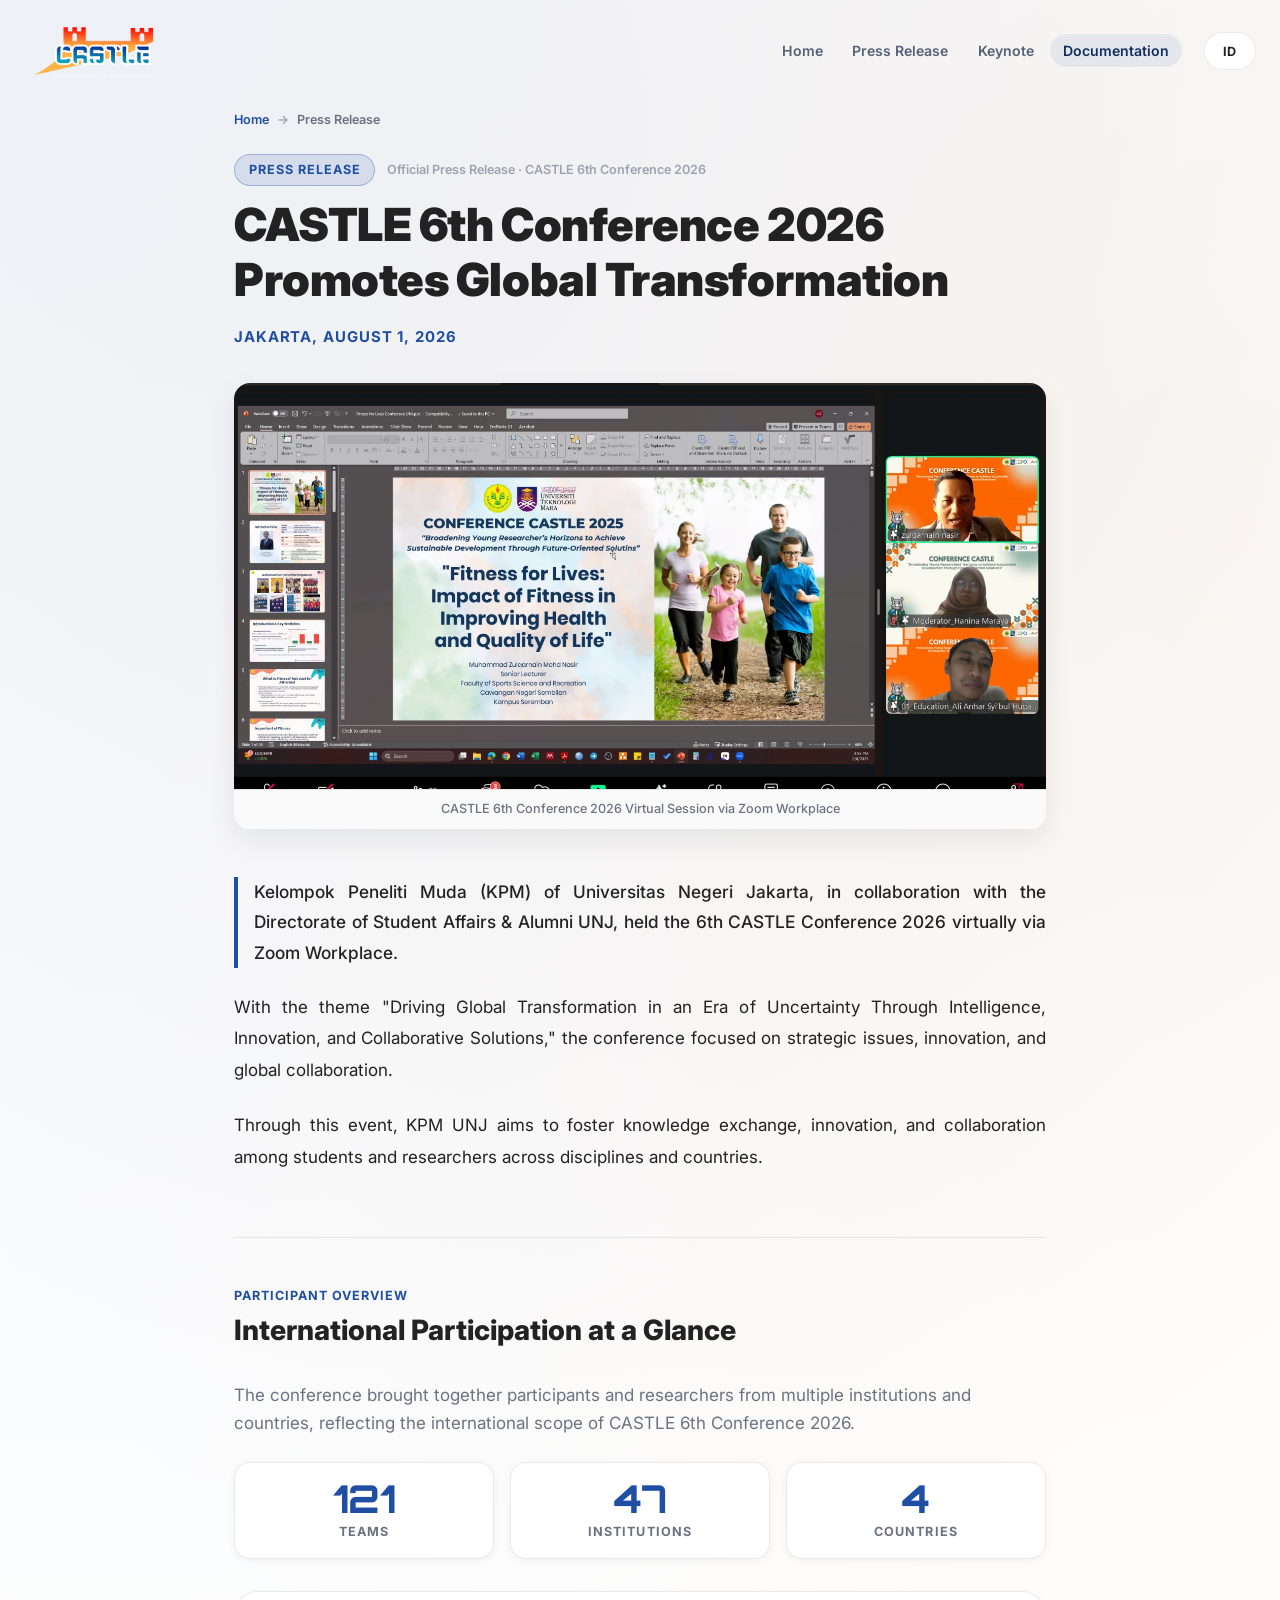
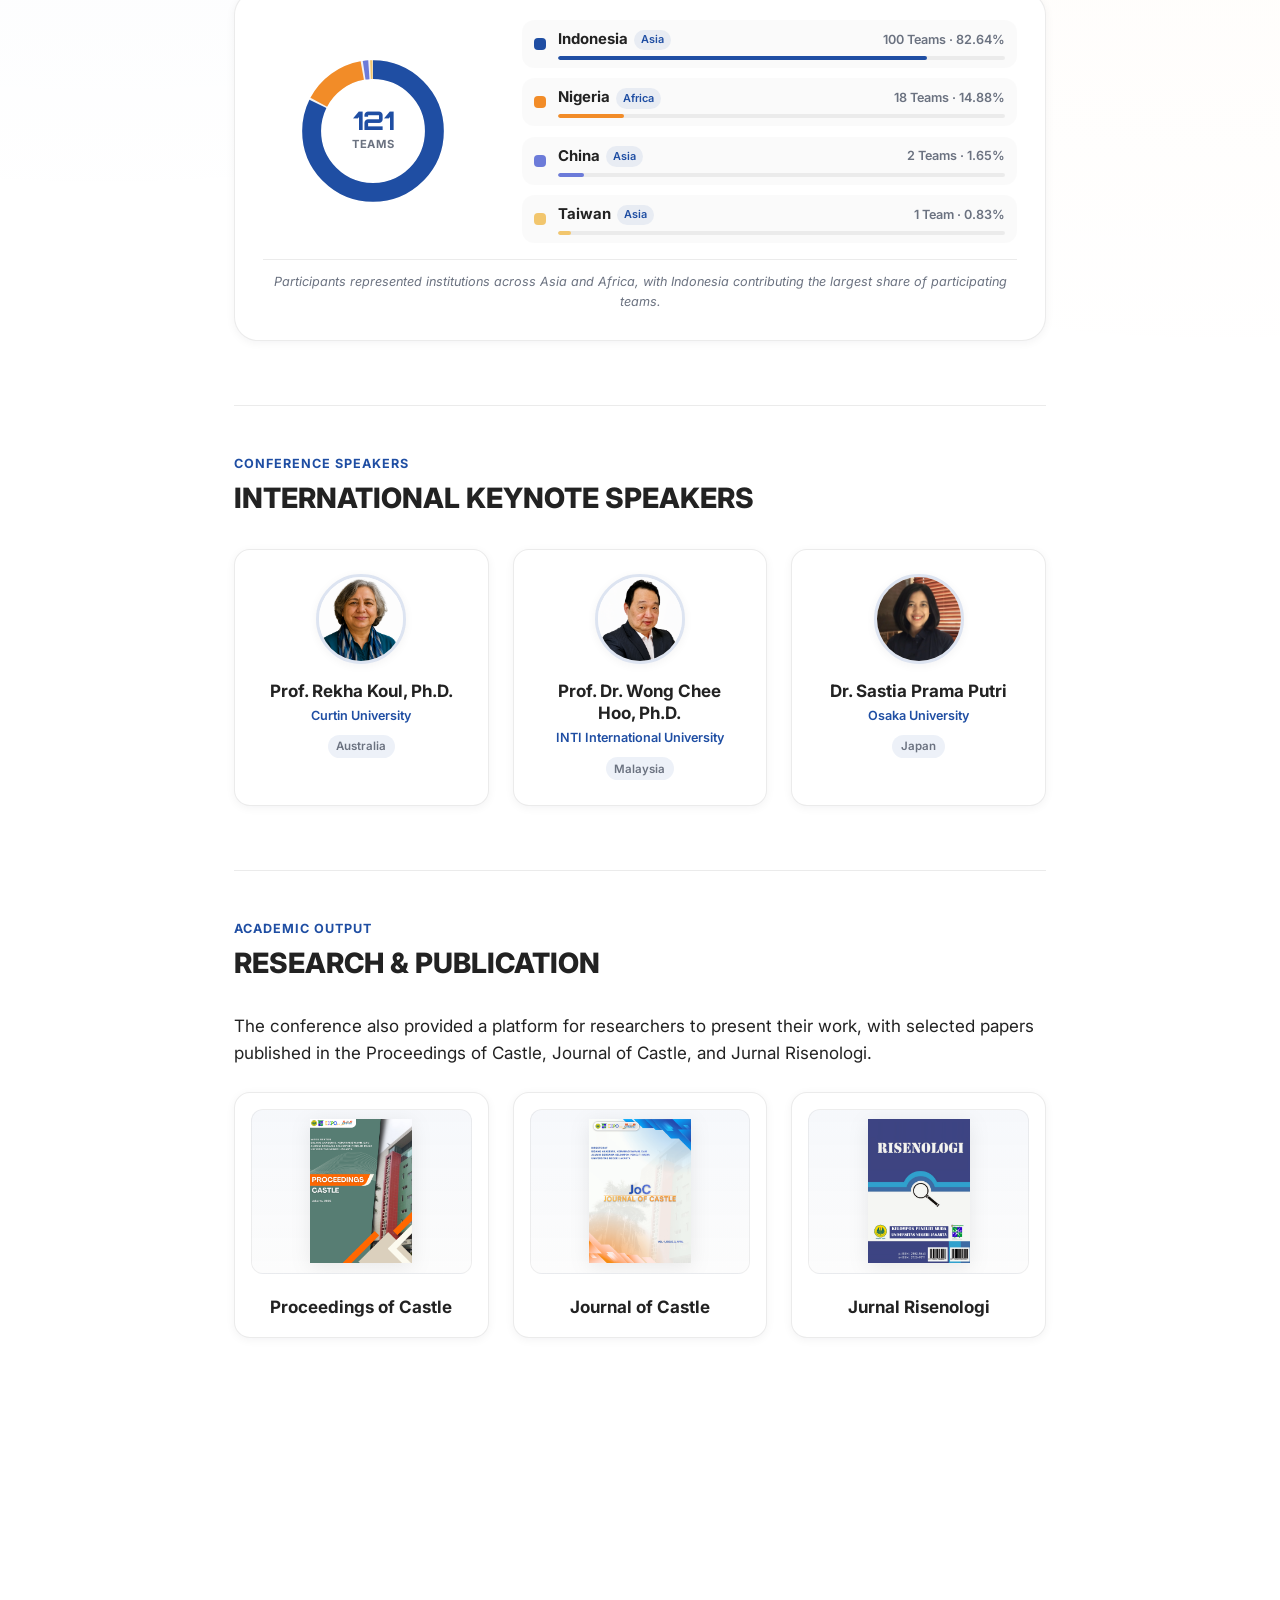
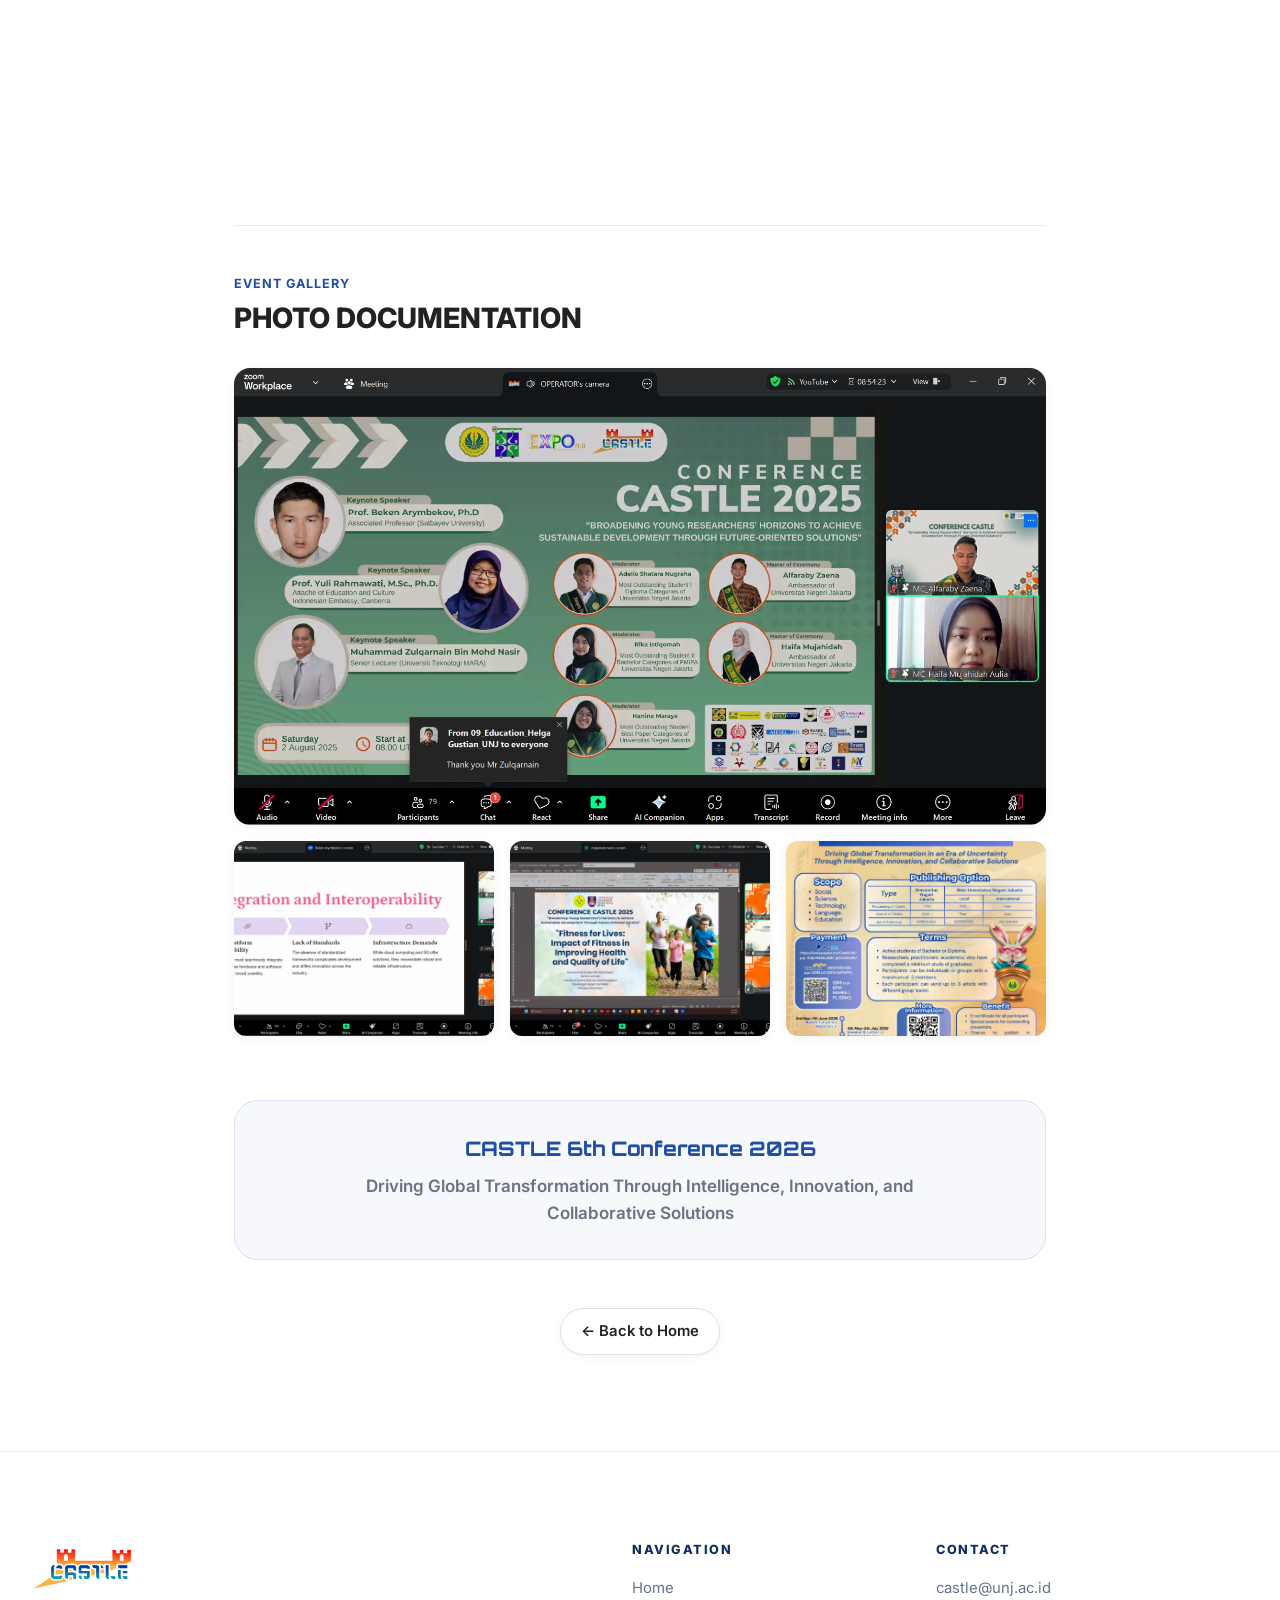
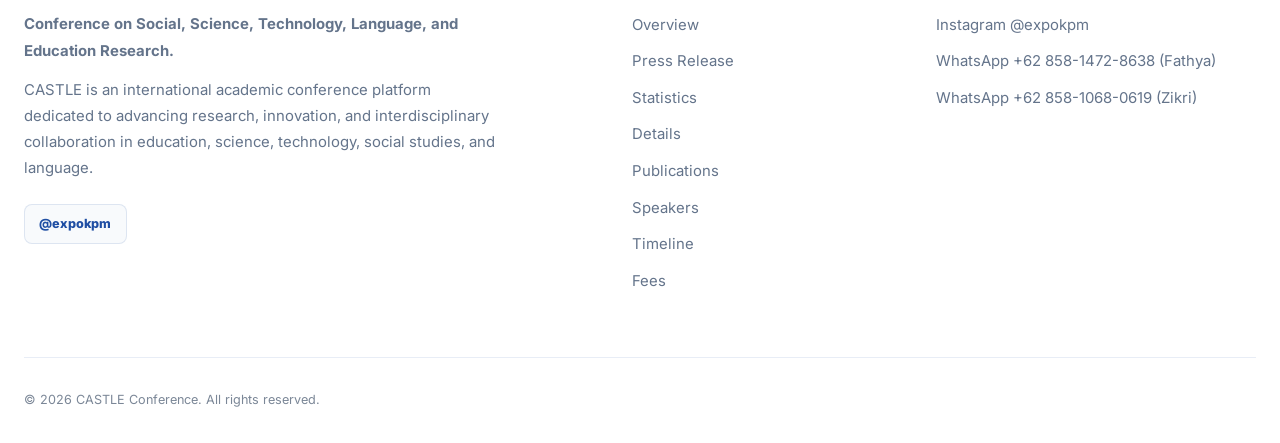
==== press-release.html @ dbf9ceed "press-release" ====
<!DOCTYPE html>
<html lang="en">
<head>
  <meta charset="UTF-8" />
  <meta name="viewport" content="width=device-width, initial-scale=1.0" />
  <meta name="description" content="Official Press Release for CASTLE 6th Conference 2026 - Driving Global Transformation in an Era of Uncertainty Through Intelligence, Innovation, and Collaborative Solutions." data-id="Siaran Pers Resmi CASTLE 6th Conference 2026 - Mendorong Transformasi Global di Era Ketidakpastian melalui Kecerdasan, Inovasi, dan Solusi Kolaboratif." data-en="Official Press Release for CASTLE 6th Conference 2026 - Driving Global Transformation in an Era of Uncertainty Through Intelligence, Innovation, and Collaborative Solutions." />
  <title data-id="Siaran Pers Resmi — CASTLE 2026" data-en="Official Press Release — CASTLE 2026">Official Press Release — CASTLE 2026</title>
  <link rel="stylesheet" href="assets/css/style.css" />
  <link rel="stylesheet" href="assets/css/press-release.css" />
  <!-- Google Fonts: Inter & Orbitron -->
  <link rel="preconnect" href="https://fonts.googleapis.com" />
  <link rel="preconnect" href="https://fonts.gstatic.com" crossorigin />
  <link href="https://fonts.googleapis.com/css2?family=Inter:wght@300;400;500;600;700;800;900&display=swap" rel="stylesheet" />
  <link href="https://fonts.googleapis.com/css2?family=Orbitron:wght@600;700;800&display=swap" rel="stylesheet">
  <link rel="icon" type="image/png" href="assets/images/CASTLE.png">
</head>
<body>

  <!-- ==============================
       NAVBAR
  ============================== -->
  <nav class="navbar" id="navbar">
    <div class="container nav-container">
      <a href="index.html" class="nav-logo">
        <img src="assets/images/CASTLE.png" alt="CASTLE Logo" class="nav-logo-img" />
      </a>

      <ul class="nav-links" id="navLinks">
        <li><a href="index.html" class="nav-link" data-id="Beranda" data-en="Home">Home</a></li>
        <li><a href="#press-release" class="nav-link active" data-id="Siaran Pers" data-en="Press Release">Press Release</a></li>
        <li><a href="#keynote-speakers" class="nav-link" data-id="Pembicara" data-en="Keynote">Keynote</a></li>
        <li><a href="#photo-documentation" class="nav-link" data-id="Dokumentasi" data-en="Documentation">Documentation</a></li>
      </ul>

      <button id="lang-toggle" class="lang-toggle" type="button" aria-label="Ganti bahasa ke Indonesia">ID</button>

      <!-- Hamburger for mobile -->
      <button class="hamburger" id="hamburger" aria-label="Toggle menu">
        <span></span>
        <span></span>
        <span></span>
      </button>
    </div>
  </nav>

  <!-- ==============================
       MAIN ARTICLE CONTENT
  ============================== -->
  <main class="press-release-page">
    <div class="press-release-page-container">

      <!-- Breadcrumbs -->
      <nav class="press-release-breadcrumb" aria-label="Breadcrumb">
        <a href="index.html" data-id="Beranda" data-en="Home">Home</a>
        <span class="press-release-breadcrumb-separator">&rarr;</span>
        <span data-id="Siaran Pers" data-en="Press Release">Press Release</span>
      </nav>

      <!-- Article Header -->
      <header class="press-release-page-header" id="press-release" data-aos="fade-up">
        <div class="press-release-page-kicker-wrap">
          <span class="press-release-page-kicker" data-id="Siaran Pers" data-en="Press Release">Press Release</span>
          <span class="press-release-page-meta-tag" data-id="Siaran Pers Resmi &middot; CASTLE 6th Conference 2026" data-en="Official Press Release &middot; CASTLE 6th Conference 2026">Official Press Release &middot; CASTLE 6th Conference 2026</span>
        </div>

        <h1 class="press-release-page-title" data-id="Konferensi CASTLE Ke-6 2026 Mendorong Transformasi Global" data-en="CASTLE 6th Conference 2026 Promotes Global Transformation">CASTLE 6th Conference 2026 Promotes Global Transformation</h1>

        <div class="press-release-page-dateline" data-id="Jakarta, 1 Agustus 2026" data-en="Jakarta, August 1, 2026">
          Jakarta, August 1, 2026
        </div>
      </header>

      <!-- Main Hero Photo -->
      <div class="press-release-hero-media" data-aos="fade-up">
        <img src="assets/images/Zoom Conference CASTLE 2025.jpeg" alt="CASTLE 6th Conference 2026 Main Session" class="press-release-hero-img" />
        <div class="press-release-hero-caption" data-id="Sesi Konferensi Daring CASTLE 6th Conference 2026 via Zoom Workplace" data-en="CASTLE 6th Conference 2026 Virtual Session via Zoom Workplace">CASTLE 6th Conference 2026 Virtual Session via Zoom Workplace</div>
      </div>

      <!-- Article Body Content -->
      <article class="press-release-article-body" data-aos="fade-up">
        <p class="press-release-lead-paragraph" data-id="Kelompok Peneliti Muda (KPM) Universitas Negeri Jakarta, bekerja sama dengan Direktorat Kemahasiswaan &amp; Alumni UNJ, telah sukses menyelenggarakan Konferensi CASTLE ke-6 2026 secara daring melalui Zoom Workplace." data-en="Kelompok Peneliti Muda (KPM) of Universitas Negeri Jakarta, in collaboration with the Directorate of Student Affairs &amp; Alumni UNJ, held the 6th CASTLE Conference 2026 virtually via Zoom Workplace.">Kelompok Peneliti Muda (KPM) of Universitas Negeri Jakarta, in collaboration with the Directorate of Student Affairs &amp; Alumni UNJ, held the 6th CASTLE Conference 2026 virtually via Zoom Workplace.</p>

        <p data-id="Mengusung tema &quot;Driving Global Transformation in an Era of Uncertainty Through Intelligence, Innovation, and Collaborative Solutions,&quot; konferensi ini berfokus pada isu strategis, inovasi, dan kolaborasi global." data-en="With the theme &quot;Driving Global Transformation in an Era of Uncertainty Through Intelligence, Innovation, and Collaborative Solutions,&quot; the conference focused on strategic issues, innovation, and global collaboration.">With the theme &quot;Driving Global Transformation in an Era of Uncertainty Through Intelligence, Innovation, and Collaborative Solutions,&quot; the conference focused on strategic issues, innovation, and global collaboration.</p>

        <p data-id="Melalui kegiatan ini, KPM UNJ bertujuan untuk mendorong pertukaran pengetahuan, inovasi, dan kolaborasi antar mahasiswa serta peneliti lintas disiplin dan negara." data-en="Through this event, KPM UNJ aims to foster knowledge exchange, innovation, and collaboration among students and researchers across disciplines and countries.">Through this event, KPM UNJ aims to foster knowledge exchange, innovation, and collaboration among students and researchers across disciplines and countries.</p>
      </article>

      <!-- Subsection: Participant Overview -->
      <section class="press-release-subsection press-release-participant-section" id="participant-overview" data-aos="fade-up">
        <div class="press-release-subsection-header">
          <span class="press-release-subsection-tag" data-id="Ikhtisar Peserta" data-en="Participant Overview">Participant Overview</span>
          <h2 class="press-release-subsection-title" data-id="Partisipasi Internasional Sekilas" data-en="International Participation at a Glance">International Participation at a Glance</h2>
        </div>

        <p class="press-release-participant-desc" data-id="Konferensi ini mempertemukan para peserta dan peneliti dari berbagai institusi dan negara, mencerminkan jangkauan internasional CASTLE 6th Conference 2026." data-en="The conference brought together participants and researchers from multiple institutions and countries, reflecting the international scope of CASTLE 6th Conference 2026.">The conference brought together participants and researchers from multiple institutions and countries, reflecting the international scope of CASTLE 6th Conference 2026.</p>

        <!-- Highlight Statistics Bar -->
        <div class="press-release-participant-highlights">
          <div class="press-release-participant-highlight">
            <span class="press-release-participant-number">121</span>
            <span class="press-release-participant-label" data-id="Tim" data-en="Teams">Teams</span>
          </div>
          <div class="press-release-participant-highlight">
            <span class="press-release-participant-number">47</span>
            <span class="press-release-participant-label" data-id="Institusi" data-en="Institutions">Institutions</span>
          </div>
          <div class="press-release-participant-highlight">
            <span class="press-release-participant-number">4</span>
            <span class="press-release-participant-label" data-id="Negara" data-en="Countries">Countries</span>
          </div>
        </div>

        <!-- Compact Donut & Country Breakdown -->
        <div class="press-release-participant-card">
          <div class="press-release-participant-content">
            <!-- Compact Donut Chart -->
            <div class="press-release-participant-chart-wrap">
              <div class="press-release-participant-donut">
                <svg viewBox="0 0 180 180" class="press-release-participant-svg" aria-label="Participant distribution chart">
                  <circle cx="90" cy="90" r="65" fill="none" stroke="rgba(0, 0, 0, 0.05)" stroke-width="20" />
                  <g transform="rotate(-90 90 90)">
                    <!-- Indonesia: 100 teams (82.64%) -->
                    <circle cx="90" cy="90" r="65" fill="none" stroke="#1F4EA3" stroke-width="20" stroke-dasharray="335.5 408.407" stroke-dashoffset="0" />
                    <!-- Nigeria: 18 teams (14.88%) -->
                    <circle cx="90" cy="90" r="65" fill="none" stroke="#F28C28" stroke-width="20" stroke-dasharray="58.8 408.407" stroke-dashoffset="-337.53" />
                    <!-- China: 2 teams (1.65%) -->
                    <circle cx="90" cy="90" r="65" fill="none" stroke="#6C7BD9" stroke-width="20" stroke-dasharray="5.0 408.407" stroke-dashoffset="-398.28" />
                    <!-- Taiwan: 1 team (0.83%) -->
                    <circle cx="90" cy="90" r="65" fill="none" stroke="#F2C66D" stroke-width="20" stroke-dasharray="2.2 408.407" stroke-dashoffset="-405.03" />
                  </g>
                </svg>
                <div class="press-release-participant-center">
                  <span class="press-release-participant-center-num">121</span>
                  <span class="press-release-participant-center-lbl" data-id="Tim" data-en="Teams">Teams</span>
                </div>
              </div>
            </div>

            <!-- Country List Breakdown -->
            <div class="press-release-participant-list-wrap">
              <ul class="press-release-participant-list">
                <li class="press-release-participant-item">
                  <div class="press-release-participant-color" style="background-color: #1F4EA3;"></div>
                  <div class="press-release-participant-info">
                    <div class="press-release-participant-country-line">
                      <span class="press-release-participant-country-name">Indonesia</span>
                      <span class="press-release-participant-continent" data-id="Asia" data-en="Asia">Asia</span>
                    </div>
                    <div class="press-release-participant-stats-line">
                      <span data-id="100 Tim &middot; 82,64%" data-en="100 Teams &middot; 82.64%">100 Teams &middot; 82.64%</span>
                    </div>
                  </div>
                  <div class="press-release-participant-bar-wrap">
                    <div class="press-release-participant-bar" style="width: 82.64%; background-color: #1F4EA3;"></div>
                  </div>
                </li>

                <li class="press-release-participant-item">
                  <div class="press-release-participant-color" style="background-color: #F28C28;"></div>
                  <div class="press-release-participant-info">
                    <div class="press-release-participant-country-line">
                      <span class="press-release-participant-country-name">Nigeria</span>
                      <span class="press-release-participant-continent" data-id="Afrika" data-en="Africa">Africa</span>
                    </div>
                    <div class="press-release-participant-stats-line">
                      <span data-id="18 Tim &middot; 14,88%" data-en="18 Teams &middot; 14.88%">18 Teams &middot; 14.88%</span>
                    </div>
                  </div>
                  <div class="press-release-participant-bar-wrap">
                    <div class="press-release-participant-bar" style="width: 14.88%; background-color: #F28C28;"></div>
                  </div>
                </li>

                <li class="press-release-participant-item">
                  <div class="press-release-participant-color" style="background-color: #6C7BD9;"></div>
                  <div class="press-release-participant-info">
                    <div class="press-release-participant-country-line">
                      <span class="press-release-participant-country-name">China</span>
                      <span class="press-release-participant-continent" data-id="Asia" data-en="Asia">Asia</span>
                    </div>
                    <div class="press-release-participant-stats-line">
                      <span data-id="2 Tim &middot; 1,65%" data-en="2 Teams &middot; 1.65%">2 Teams &middot; 1.65%</span>
                    </div>
                  </div>
                  <div class="press-release-participant-bar-wrap">
                    <div class="press-release-participant-bar" style="width: 6%; background-color: #6C7BD9;"></div>
                  </div>
                </li>

                <li class="press-release-participant-item">
                  <div class="press-release-participant-color" style="background-color: #F2C66D;"></div>
                  <div class="press-release-participant-info">
                    <div class="press-release-participant-country-line">
                      <span class="press-release-participant-country-name">Taiwan</span>
                      <span class="press-release-participant-continent" data-id="Asia" data-en="Asia">Asia</span>
                    </div>
                    <div class="press-release-participant-stats-line">
                      <span data-id="1 Tim &middot; 0,83%" data-en="1 Team &middot; 0.83%">1 Team &middot; 0.83%</span>
                    </div>
                  </div>
                  <div class="press-release-participant-bar-wrap">
                    <div class="press-release-participant-bar" style="width: 3%; background-color: #F2C66D;"></div>
                  </div>
                </li>
              </ul>
            </div>
          </div>

          <p class="press-release-participant-outro" data-id="Para peserta mewakili institusi di Asia dan Afrika, dengan Indonesia menyumbangkan bagian terbesar dari tim peserta." data-en="Participants represented institutions across Asia and Africa, with Indonesia contributing the largest share of participating teams.">Participants represented institutions across Asia and Africa, with Indonesia contributing the largest share of participating teams.</p>
        </div>
      </section>

      <!-- Subsection: Keynote Speakers -->
      <section class="press-release-subsection" id="keynote-speakers" data-aos="fade-up">
        <div class="press-release-subsection-header">
          <span class="press-release-subsection-tag" data-id="Pembicara Konferensi" data-en="Conference Speakers">Conference Speakers</span>
          <h2 class="press-release-subsection-title" data-id="PEMBICARA UTAMA INTERNASIONAL" data-en="INTERNATIONAL KEYNOTE SPEAKERS">INTERNATIONAL KEYNOTE SPEAKERS</h2>
        </div>

        <div class="press-release-speakers-grid">
          <article class="press-release-speaker-card">
            <div class="press-release-speaker-media">
              <img src="assets/images/orang2.png" alt="Prof. Rekha Koul, Ph.D." class="press-release-speaker-img" />
            </div>
            <h3 class="press-release-speaker-name">Prof. Rekha Koul, Ph.D.</h3>
            <p class="press-release-speaker-inst">Curtin University</p>
            <span class="press-release-speaker-country">Australia</span>
          </article>

          <article class="press-release-speaker-card">
            <div class="press-release-speaker-media">
              <img src="assets/images/orang3.png" alt="Prof. Dr. Wong Chee Hoo, Ph.D." class="press-release-speaker-img" />
            </div>
            <h3 class="press-release-speaker-name">Prof. Dr. Wong Chee Hoo, Ph.D.</h3>
            <p class="press-release-speaker-inst">INTI International University</p>
            <span class="press-release-speaker-country">Malaysia</span>
          </article>

          <article class="press-release-speaker-card">
            <div class="press-release-speaker-media">
              <img src="assets/images/orang1.jpeg" alt="Dr. Sastia Prama Putri" class="press-release-speaker-img" />
            </div>
            <h3 class="press-release-speaker-name">Dr. Sastia Prama Putri</h3>
            <p class="press-release-speaker-inst">Osaka University</p>
            <span class="press-release-speaker-country">Japan</span>
          </article>
        </div>
      </section>

      <!-- Subsection: Research & Publication -->
      <section class="press-release-subsection" data-aos="fade-up">
        <div class="press-release-subsection-header">
          <span class="press-release-subsection-tag" data-id="Luaran Akademik" data-en="Academic Output">Academic Output</span>
          <h2 class="press-release-subsection-title" data-id="RISET &amp; PUBLIKASI" data-en="RESEARCH &amp; PUBLICATION">RESEARCH &amp; PUBLICATION</h2>
        </div>

        <p class="press-release-excerpt-text" data-id="Konferensi ini juga menjadi platform bagi para peneliti untuk mempresentasikan karya mereka, dengan makalah terpilih dipublikasikan dalam Proceedings of Castle, Journal of Castle, dan Jurnal Risenologi." data-en="The conference also provided a platform for researchers to present their work, with selected papers published in the Proceedings of Castle, Journal of Castle, and Jurnal Risenologi.">The conference also provided a platform for researchers to present their work, with selected papers published in the Proceedings of Castle, Journal of Castle, and Jurnal Risenologi.</p>

        <div class="press-release-pub-grid">
          <article class="press-release-pub-card">
            <div class="press-release-pub-image">
              <img src="assets/images/poc.png" alt="Proceedings of Castle cover" />
            </div>
            <h3>Proceedings of Castle</h3>
          </article>

          <article class="press-release-pub-card">
            <div class="press-release-pub-image">
              <img src="assets/images/joc.png" alt="Journal of Castle cover" />
            </div>
            <h3>Journal of Castle</h3>
          </article>

          <article class="press-release-pub-card">
            <div class="press-release-pub-image">
              <img src="assets/images/risenologi.png" alt="Jurnal Risenologi cover" />
            </div>
            <h3>Jurnal Risenologi</h3>
          </article>
        </div>
      </section>

      <!-- Subsection: Award Recognition -->
      <section class="press-release-subsection" data-aos="fade-up">
        <div class="press-release-subsection-header">
          <span class="press-release-subsection-tag" data-id="Apresiasi Peneliti" data-en="Researcher Appreciation">Researcher Appreciation</span>
          <h2 class="press-release-subsection-title" data-id="PENGHARGAAN" data-en="AWARD RECOGNITION">AWARD RECOGNITION</h2>
        </div>

        <div class="press-release-awards-box">
          <div class="press-release-awards-stat">
            <span class="press-release-awards-number">15</span>
            <span class="press-release-awards-label" data-id="Penerima Penghargaan" data-en="Award Recipients">Award Recipients</span>
          </div>

          <div class="press-release-awards-categories">
            <span class="press-release-award-badge">🏆 Best Presenter</span>
            <span class="press-release-award-badge">🥇 Runner Up</span>
            <span class="press-release-award-badge">🥈 Second Runner Up</span>
          </div>
        </div>
      </section>

      <!-- Subsection: Photo Documentation -->
      <section class="press-release-subsection" id="photo-documentation" data-aos="fade-up">
        <div class="press-release-subsection-header">
          <span class="press-release-subsection-tag" data-id="Dokumentasi Acara" data-en="Event Gallery">Event Gallery</span>
          <h2 class="press-release-subsection-title" data-id="DOKUMENTASI FOTO" data-en="PHOTO DOCUMENTATION">PHOTO DOCUMENTATION</h2>
        </div>

        <div class="press-release-gallery-wrap">
          <div class="press-release-gallery-main">
            <img src="assets/images/Keynote Speaker Conference.jpeg" alt="CASTLE 2026 Keynote Speaker Session" />
          </div>

          <div class="press-release-gallery-grid">
            <div class="press-release-gallery-thumb">
              <img src="assets/images/Zoom Conference.jpeg" alt="Zoom Conference Session 1" />
            </div>
            <div class="press-release-gallery-thumb">
              <img src="assets/images/Zoom Conference CASTLE 2025.jpeg" alt="Zoom Conference Session 2" />
            </div>
            <div class="press-release-gallery-thumb">
              <img src="assets/images/flyer.jpeg" alt="CASTLE 2026 Conference Flyer" />
            </div>
          </div>
        </div>
      </section>

      <!-- Closing Banner -->
      <div class="press-release-closing-card" data-aos="fade-up">
        <h3 class="press-release-closing-title">CASTLE 6th Conference 2026</h3>
        <p class="press-release-closing-desc" data-id="Mendorong Transformasi Global melalui Kecerdasan, Inovasi, dan Solusi Kolaboratif" data-en="Driving Global Transformation Through Intelligence, Innovation, and Collaborative Solutions">Driving Global Transformation Through Intelligence, Innovation, and Collaborative Solutions</p>
      </div>

      <!-- Back Navigation -->
      <div class="press-release-back-wrap" data-aos="fade-up">
        <a href="index.html" class="btn btn-secondary" data-id="&larr; Kembali ke Beranda" data-en="&larr; Back to Home">&larr; Back to Home</a>
      </div>

    </div>
  </main>

  <!-- ==============================
       FOOTER
  ============================== -->
  <footer class="footer">
    <div class="container">
      <div class="footer-grid">
        <div class="footer-brand">
          <a href="index.html#home" class="nav-logo">
            <img src="assets/images/CASTLE.png" alt="CASTLE Logo" class="footer-logo" />
          </a>
          <p class="footer-tagline" data-id="Conference on Social, Science, Technology, Language, and Education Research." data-en="Conference on Social, Science, Technology, Language, and Education Research.">Conference on Social, Science, Technology, Language, and Education Research.</p>
          <p data-id="CASTLE adalah platform konferensi akademik internasional yang didedikasikan untuk memajukan riset, inovasi, dan kolaborasi interdisipliner dalam pendidikan, sains, teknologi, studi sosial, dan bahasa." data-en="CASTLE is an international academic conference platform dedicated to advancing research, innovation, and interdisciplinary collaboration in education, science, technology, social studies, and language.">CASTLE is an international academic conference platform dedicated to advancing research, innovation, and interdisciplinary collaboration in education, science, technology, social studies, and language.</p>
          <div class="footer-socials">
            <a href="https://www.instagram.com/expokpm/" target="_blank" rel="noopener noreferrer" class="footer-social" aria-label="CASTLE Instagram" data-id="@expokpm" data-en="@expokpm">@expokpm</a>
          </div>
        </div>

        <div class="footer-col">
          <h4 data-id="Navigasi" data-en="Navigation">Navigation</h4>
          <ul>
            <li><a href="index.html#home" data-id="Beranda" data-en="Home">Home</a></li>
            <li><a href="index.html#about" data-id="Ikhtisar" data-en="Overview">Overview</a></li>
            <li><a href="index.html#press-release" data-id="Siaran Pers" data-en="Press Release">Press Release</a></li>
            <li><a href="index.html#participant-stats" data-id="Statistik" data-en="Statistics">Statistics</a></li>
            <li><a href="index.html#conference" data-id="Detail" data-en="Details">Details</a></li>
            <li><a href="index.html#publication" data-id="Publikasi" data-en="Publications">Publications</a></li>
            <li><a href="index.html#speakers" data-id="Pembicara" data-en="Speakers">Speakers</a></li>
            <li><a href="index.html#timeline" data-id="Linimasa" data-en="Timeline">Timeline</a></li>
            <li><a href="index.html#fee" data-id="Biaya" data-en="Fees">Fees</a></li>
          </ul>
        </div>

        <div class="footer-col">
          <h4 data-id="Kontak" data-en="Contact">Contact</h4>
          <ul>
            <li><a href="mailto:castle@unj.ac.id" data-id="castle@unj.ac.id" data-en="castle@unj.ac.id">castle@unj.ac.id</a></li>
            <li><a href="https://www.instagram.com/expokpm/" target="_blank" rel="noopener noreferrer" data-id="Instagram @expokpm" data-en="Instagram @expokpm">Instagram @expokpm</a></li>
            <li><a href="https://wa.me/6285814728638" target="_blank" rel="noopener noreferrer" data-id="WhatsApp +62 858-1472-8638 (Fathya)" data-en="WhatsApp +62 858-1472-8638 (Fathya)">WhatsApp +62 858-1472-8638 (Fathya)</a></li>
            <li><a href="https://wa.me/6285810680619" target="_blank" rel="noopener noreferrer" data-id="WhatsApp +62 858-1068-0619 (Zikri)" data-en="WhatsApp +62 858-1068-0619 (Zikri)">WhatsApp +62 858-1068-0619 (Zikri)</a></li>
          </ul>
        </div>
      </div>

      <div class="footer-bottom">
        <p data-id="&copy; 2026 CASTLE Conference. Seluruh hak cipta dilindungi." data-en="&copy; 2026 CASTLE Conference. All rights reserved.">&copy; 2026 CASTLE Conference. All rights reserved.</p>
      </div>
    </div>
  </footer>

  <script src="assets/js/main.js"></script>
</body>
</html>
---- assets/css/style.css ----
/* ============================================================
   CASTLE Conference 6.0 — style.css
   Clean Modern Light Theme
   Optimized & Cleaned Version
   ============================================================ */

/* ─────────────────────────────────────────────────────────
   DESIGN TOKENS (CSS Variables)
   ───────────────────────────────────────────────────────── */
:root {
  /* Colors */
  --clr-bg-primary: #ffffff;
  --clr-bg-secondary: #E6D8B8;
  --clr-bg-card: #ffffff;

  --clr-text-primary: #222222;
  --clr-text-secondary: #6B7280;
  --clr-text-muted: #9CA3AF;

  --clr-border: rgba(0, 0, 0, 0.08);

  /* Brand Palette */
  --clr-primary: #1F4EA3;
  --clr-secondary: #6C7BD9;
  --clr-accent: #F28C28;
  --clr-accent-light: #F2C66D;

  /* Gradients */
  --gradient-brand: linear-gradient(135deg, #1F4EA3, #6C7BD9);
  --gradient-accent: linear-gradient(90deg, #F28C28, #F2C66D);

  /* Typography */
  --font-base: 'Inter', system-ui, sans-serif;
  --fs-base: clamp(0.98rem, 0.98rem + 0.14vw, 1.03rem);
  --fs-xs: clamp(0.72rem, 0.75rem + 0.05vw, 0.8rem);
  --fs-sm: clamp(0.86rem, 0.9rem + 0.04vw, 0.95rem);
  --fs-md: clamp(1rem, 1rem + 0.08vw, 1.08rem);
  --fs-lg: clamp(1.1rem, 1.2rem + 0.15vw, 1.25rem);
  --fs-xl: clamp(1.3rem, 1.35rem + 0.2vw, 1.45rem);
  --fs-2xl: clamp(1.45rem, 1.5rem + 0.3vw, 1.65rem);
  --fs-3xl: clamp(1.95rem, 2.1rem + 0.5vw, 2.4rem);
  --fs-4xl: clamp(2.35rem, 2.6rem + 0.8vw, 2.95rem);
  --fs-5xl: clamp(3rem, 3.35rem + 1vw, 3.8rem);

  /* Spacing */
  --space-xs: 0.5rem;
  --space-sm: 0.75rem;
  --space-md: 1rem;
  --space-lg: 1.5rem;
  --space-xl: 2rem;
  --space-2xl: 3rem;
  --space-3xl: 4rem;
  --space-4xl: 6rem;
  --space-fluid-xs: clamp(0.5rem, 0.75vw, 0.8rem);
  --space-fluid-sm: clamp(0.8rem, 1.1vw, 1.1rem);
  --space-fluid-md: clamp(1.1rem, 1.45vw, 1.4rem);
  --space-fluid-lg: clamp(1.6rem, 2.2vw, 2.4rem);
  --space-fluid-xl: clamp(2.2rem, 3vw, 3.4rem);
  --space-fluid-2xl: clamp(3rem, 4vw, 4.8rem);

  /* Layout */
  --container-max: 1280px;
  --container-pad: 1.5rem;

  /* Borders & Radius */
  --radius-sm: 8px;
  --radius-md: 12px;
  --radius-lg: 16px;
  --radius-xl: 24px;
  --radius-full: 9999px;

  /* Transitions */
  --transition-fast: 160ms ease;
  --transition-base: 260ms ease;

  /* Shadows */
  --shadow-sm: 0 2px 10px rgba(15, 23, 42, 0.05);
  --shadow-md: 0 10px 28px rgba(15, 23, 42, 0.08);
  --shadow-lg: 0 18px 42px rgba(15, 23, 42, 0.1);
}

/* ─────────────────────────────────────────────────────────
   GLOBAL STYLES
   ───────────────────────────────────────────────────────── */
*,
*::before,
*::after {
  box-sizing: border-box;
  margin: 0;
  padding: 0;
}

html {
  scroll-behavior: smooth;
  scroll-padding-top: 90px;
}

body {
  font-family: var(--font-base);
  font-size: var(--fs-md);
  color: var(--clr-text-primary);
  background:
    radial-gradient(circle at 8% 0%, rgba(31, 78, 163, 0.08) 0%, transparent 34%),
    radial-gradient(circle at 95% 10%, rgba(242, 140, 40, 0.06) 0%, transparent 30%),
    var(--clr-bg-primary);
  line-height: 1.6;
  -webkit-font-smoothing: antialiased;
  overflow-x: hidden;
}

img {
  display: block;
  max-width: 100%;
}

a {
  text-decoration: none;
  color: inherit;
}

[data-id][data-en] {
  transition: opacity var(--transition-fast);
}

body.is-language-switching [data-id][data-en]:not(meta) {
  opacity: 0.35;
}

ul {
  list-style: none;
}

button {
  cursor: pointer;
  font-family: inherit;
}

.container {
  width: 100%;
  max-width: var(--container-max);
  margin-inline: auto;
  padding-inline: var(--container-pad);
}

.gradient-text {
  background: var(--gradient-accent);
  -webkit-background-clip: text;
  -webkit-text-fill-color: transparent;
  background-clip: text;
}

/* ─────────────────────────────────────────────────────────
   BUTTONS
   ───────────────────────────────────────────────────────── */
.btn {
  display: inline-flex;
  align-items: center;
  gap: 8px;
  padding: 0.65rem 1.25rem;
  border-radius: var(--radius-full);
  font-size: var(--fs-sm);
  font-weight: 600;
  border: 1px solid transparent;
  transition: transform var(--transition-base), box-shadow var(--transition-base), filter var(--transition-fast);
  white-space: nowrap;
}

.btn-primary {
  background: var(--clr-accent);
  color: #fff;
  box-shadow: 0 6px 18px rgba(242, 140, 40, 0.22);
}

.btn-primary:hover {
  transform: translateY(-2px);
  box-shadow: 0 12px 24px rgba(242, 140, 40, 0.24);
  filter: saturate(1.04);
}

.btn-secondary {
  background: #fff;
  color: var(--clr-text-primary);
  border: 1px solid rgba(31, 78, 163, 0.16);
  box-shadow: var(--shadow-sm);
}

.btn-secondary:hover {
  transform: translateY(-2px);
  box-shadow: var(--shadow-md);
  background: #f7f9ff;
}

.btn-lg {
  padding: 0.85rem 1.75rem;
  font-size: var(--fs-md);
}

.btn-full-width {
  width: 100%;
  justify-content: center;
  display: flex;
  margin-bottom: 0;
}

/* ─────────────────────────────────────────────────────────
   SECTION HEADERS & TYPOGRAPHY
   ───────────────────────────────────────────────────────── */
.section-header {
  text-align: center;
  margin-bottom: var(--space-3xl);
}

.section-tag {
  display: inline-block;
  padding: 0.35rem 1rem;
  border-radius: var(--radius-full);
  background: rgba(31, 78, 163, 0.14);
  border: 1px solid rgba(31, 78, 163, 0.35);
  color: var(--clr-primary);
  font-size: var(--fs-xs);
  font-weight: 700;
  letter-spacing: 0.08em;
  text-transform: uppercase;
  margin-bottom: var(--space-md);
}

.section-title {
  font-size: clamp(var(--fs-3xl), 4vw, var(--fs-4xl));
  font-weight: 800;
  line-height: 1.15;
  color: var(--clr-text-primary);
  margin-bottom: var(--space-md);
}

.section-desc {
  font-size: var(--fs-lg);
  color: var(--clr-text-secondary);
  max-width: 640px;
  margin-inline: auto;
}

/* ─────────────────────────────────────────────────────────
   NAVBAR
   ───────────────────────────────────────────────────────── */
.navbar {
  position: fixed;
  top: 0;
  left: 0;
  width: 100%;
  z-index: 1000;
  background: transparent;
  border-bottom: 1px solid transparent;
  padding: 1rem 0;
  transition: background var(--transition-base), border-color var(--transition-base), box-shadow var(--transition-base), padding var(--transition-base);
}

.navbar.scrolled {
  background: rgba(255, 255, 255, 0.94);
  border-bottom: 1px solid rgba(31, 78, 163, 0.1);
  box-shadow: 0 10px 26px rgba(15, 47, 95, 0.07);
  backdrop-filter: blur(10px);
  -webkit-backdrop-filter: blur(10px);
  padding: 0.7rem 0;
}

.nav-container {
  display: flex;
  align-items: center;
  gap: 1.35rem;
}

.nav-logo {
  display: flex;
  align-items: center;
  gap: 10px;
  flex-shrink: 0;
}

.nav-logo-img {
  height: 70px;
  width: auto;
  display: block;
}

.nav-links {
  display: flex;
  align-items: center;
  gap: 0.2rem;
  margin-left: auto;
}

.nav-link {
  position: relative;
  padding: 0.5rem 0.82rem;
  border-radius: var(--radius-full);
  font-size: 0.88rem;
  font-weight: 600;
  color: #536277;
  transition: color var(--transition-fast), background var(--transition-fast), transform var(--transition-fast);
}

.nav-link:hover,
.nav-link.active {
  color: #102f5e;
  background: rgba(31, 78, 163, 0.08);
}

.nav-link:hover {
  transform: translateY(-1px);
}

.nav-cta {
  flex-shrink: 0;
  padding-inline: 1.1rem;
}

.lang-toggle {
  display: inline-flex;
  align-items: center;
  justify-content: center;
  min-width: 52px;
  height: 38px;
  padding: 0 12px;
  border: 1px solid var(--clr-border);
  border-radius: var(--radius-full);
  background: #fff;
  color: var(--clr-text-primary);
  font-size: var(--fs-xs);
  font-weight: 700;
  letter-spacing: 0.04em;
  transition: transform var(--transition-fast), box-shadow var(--transition-fast), border-color var(--transition-fast);
}

.lang-toggle:hover {
  transform: translateY(-1px);
  border-color: rgba(31, 78, 163, 0.45);
  box-shadow: var(--shadow-sm);
}

.hamburger {
  display: none;
  flex-direction: column;
  gap: 5px;
  background: none;
  border: none;
  margin-left: auto;
  padding: 4px;
}

.hamburger span {
  display: block;
  width: 22px;
  height: 2px;
  background: var(--clr-text-primary);
  border-radius: 2px;
  transition: all var(--transition-base);
}

/* ─────────────────────────────────────────────────────────
   HERO SECTION
   ───────────────────────────────────────────────────────── */
.hero {
  padding-top: 110px;
  padding-bottom: calc(var(--space-4xl) - 1rem);
}

.hero-container {
  display: grid;
  grid-template-columns: minmax(0, 1.1fr) minmax(0, 1fr);
  gap: 2.5rem;
  align-items: center;
  max-width: 1180px;
}

.hero-content {
  max-width: 540px;
}

.hero-badge {
  display: inline-flex;
  align-items: center;
  padding: 0.55rem 1rem;
  border-radius: 999px;
  background: rgba(31, 78, 163, 0.1);
  color: var(--clr-primary);
  font-size: var(--fs-xs);
  font-weight: 700;
  letter-spacing: 0.08em;
  text-transform: uppercase;
  margin-bottom: 1.3rem;
}

.hero-title {
  font-size: clamp(3.5rem, 5vw, 4.8rem);
  font-weight: 900;
  line-height: 1.02;
  margin-bottom: 1rem;
}

.castle-logo-text {
  font-family: 'Orbitron', sans-serif;
  font-weight: 800;
  letter-spacing: 0.04em;

  background: linear-gradient(
    180deg,
    #0d54c0 0%,
    #1565C0 35%,
    #1E88E5 70%,
    #26C6DA 100%
  );

  -webkit-background-clip: text;
  -webkit-text-fill-color: transparent;
  background-clip: text;

  display: inline-block;

  text-shadow:
    0 1px 0 rgba(255,255,255,0.35),
    0 8px 24px rgba(30,136,229,0.12);
}

.hero-subtitle {
  max-width: 520px;
  color: var(--clr-text-secondary);
  font-size: 1.05rem;
  line-height: 1.8;
  margin-bottom: 1.5rem;

  text-align: justify;
}

.hero-meta {
  display: flex;
  flex-wrap: wrap;
  gap: 0.85rem;
  margin-bottom: 2rem;
}

.hero-meta-item {
  display: inline-flex;
  align-items: center;
  gap: 0.75rem;
  padding: 0.85rem 1rem;
  border-radius: 999px;
  background: rgba(31, 78, 163, 0.06);
  border: 1px solid rgba(31, 78, 163, 0.12);
  color: var(--clr-text-primary);
  font-size: var(--fs-sm);
}

.hero-meta-icon {
  display: inline-flex;
  align-items: center;
  justify-content: center;
  width: 32px;
  height: 32px;
  border-radius: 50%;
  background: rgba(31, 78, 163, 0.12);
  font-size: 0.95rem;
}

.hero-actions {
  display: flex;
  flex-wrap: wrap;
  align-items: center;
  gap: 1rem;
}

.hero-visual {
  display: grid;
  gap: 1.25rem;
}

.hero-slider {
  position: relative;
  min-height: 480px;
  border-radius: var(--radius-xl);
  overflow: hidden;
  background: linear-gradient(180deg,#f3f1f1 0%,#ece8e8 100%);
}

.hero-slider-track {
  position: absolute;
  inset: 0;
}

.hero-slide {
  position: absolute;
  inset: 0;
  opacity: 0;
  transition: opacity 700ms ease;

  display: flex;
  align-items: center;
  justify-content: center;
}

.hero-slide.active {
  opacity: 1;
  z-index: 2;
}

.hero-slide img {
  max-width: 100%;
  max-height: 100%;
  object-fit: contain;
  display: block;
  background: transparent;
}

.hero-slider-btn {
  position: absolute;
  top: 50%;
  z-index: 3;
  width: 46px;
  height: 46px;
  display: grid;
  place-items: center;
  border: 1px solid rgba(255, 255, 255, 0.38);
  border-radius: var(--radius-full);
  background: rgba(15, 23, 42, 0.42);
  color: #fff;
  transform: translateY(-50%);
  transition: transform var(--transition-fast), background var(--transition-fast), box-shadow var(--transition-fast);
}

.hero-slider-btn:hover {
  transform: translateY(-50%) scale(1.02);
  background: rgba(15, 23, 42, 0.65);
  box-shadow: 0 12px 28px rgba(15, 23, 42, 0.16);
}

.hero-slider-btn--prev {
  left: 1.5rem;
}

.hero-slider-btn--next {
  right: 1.5rem;
}

.hero-gallery-dots {
  position: absolute;
  left: 50%;
  bottom: var(--space-md);
  z-index: 3;
  display: flex;
  gap: 8px;
  transform: translateX(-50%);
}

.hero-gallery-dots button {
  width: 9px;
  height: 9px;
  border: 0;
  border-radius: var(--radius-full);
  background: rgba(255, 255, 255, 0.45);
  transition: all var(--transition-fast);
}

.hero-gallery-dots button.active {
  width: 28px;
  background: #fff;
}

/* ─────────────────────────────────────────────────────────
   CONFERENCE OVERVIEW SECTION
   ───────────────────────────────────────────────────────── */
.conference-overview {
  padding: var(--space-4xl) 0;
  background: #fff;
}

.overview-container {
  display: grid;
  grid-template-columns: 1fr 1fr;
  gap: clamp(var(--space-3xl), 6vw, 5.5rem);
  align-items: start;
}

.overview-content {
  max-width: 640px;
}

.overview-label {
  display: block;
  font-size: var(--fs-sm);
  color: var(--clr-primary);
  font-weight: 600;
  letter-spacing: 0.16em;
  margin-bottom: 1.1rem;
  text-transform: uppercase;
}

.overview-title {
  font-size: clamp(var(--fs-2xl), 3vw, var(--fs-3xl));
  font-weight: 700;
  color: var(--clr-text-primary);
  margin-bottom: 1.85rem;
  line-height: 1.18;
  max-width: 11.5em;
}

.overview-description p {
  font-size: var(--fs-lg);
  color: var(--clr-text-secondary);
  line-height: 1.86;
  margin-bottom: 1.4rem;
  max-width: 60ch;
  text-align: justify;
}

.overview-description p:last-child {
  margin-bottom: 0;
}

.theme-block {
  margin-top: 3.25rem;
  padding: 1.75rem 1.85rem;
  background: rgba(31, 78, 163, 0.045);
  border: 1px solid rgba(31, 78, 163, 0.1);
  border-left: 3px solid rgba(31, 78, 163, 0.78);
  border-radius: var(--radius-md);
}

.theme-label {
  font-size: var(--fs-xs);
  font-weight: 700;
  color: var(--clr-primary);
  margin-bottom: 0.85rem;
  text-transform: uppercase;
  letter-spacing: 0.12em;
}

.theme-quote {
  font-size: var(--fs-lg);
  font-weight: 600;
  color: var(--clr-text-primary);
  font-style: italic;
  line-height: 1.68;
  margin: 0;
  position: relative;
}

.theme-quote:before {
  content: '"';
  font-size: 1.4rem;
  color: rgba(31, 78, 163, 0.45);
  position: absolute;
  left: -0.9rem;
  top: -0.35rem;
}

.theme-quote:after {
  content: '"';
  font-size: 1.4rem;
  color: rgba(31, 78, 163, 0.45);
  position: absolute;
  right: -0.45rem;
  bottom: -0.45rem;
}

.overview-highlights {
  max-width: 600px;
}

.highlights-title {
  font-size: clamp(var(--fs-xl), 2vw, var(--fs-2xl));
  font-weight: 750;
  color: var(--clr-text-primary);
  margin-bottom: 1.75rem;
  text-align: left;
  line-height: 1.25;
}

.research-cards {
  display: grid;
  grid-template-columns: 1fr;
  gap: 1.15rem;
}

.research-card {
  background: #ffffff;
  border: 1px solid rgba(31, 78, 163, 0.08);
  border-radius: var(--radius-md);
  padding: 1.55rem 1.65rem;
  box-shadow: 0 4px 18px rgba(15, 23, 42, 0.035);
  transition: transform var(--transition-base), border-color var(--transition-base), box-shadow var(--transition-base);
}

.research-card:hover {
  transform: translateY(-2px);
  border-color: rgba(31, 78, 163, 0.28);
  box-shadow: 0 12px 28px rgba(15, 23, 42, 0.08);
}

.research-card h4 {
  font-size: var(--fs-md);
  font-weight: 700;
  color: var(--clr-primary);
  margin-bottom: 0.65rem;
  position: relative;
  padding-left: 1.35rem;
  line-height: 1.35;
}

.research-card h4:before {
  content: '';
  position: absolute;
  left: 0;
  top: 50%;
  transform: translateY(-50%);
  width: 0.55rem;
  height: 0.55rem;
  background: rgba(31, 78, 163, 0.82);
  border-radius: var(--radius-full);
  box-shadow: 0 0 0 4px rgba(31, 78, 163, 0.08);
}

.research-card p {
  font-size: var(--fs-sm);
  color: var(--clr-text-secondary);
  line-height: 1.7;
  margin: 0;
}

/* ─────────────────────────────────────────────────────────
   CONFERENCE DETAILS SECTION
   ───────────────────────────────────────────────────────── */
.conference-info {
  padding: var(--space-4xl) 0;
  background: #fff;
}

.conference-panel {
  display: grid;
  grid-template-columns: minmax(0, 0.85fr) minmax(0, 1.15fr);
  gap: clamp(2rem, 5vw, 4rem);
  align-items: start;
  max-width: 1080px;
  margin-inline: auto;
  padding: clamp(2rem, 4vw, 3rem);
  background: #ffffff;
  border: 1px solid rgba(31, 78, 163, 0.12);
  border-radius: 22px;
  box-shadow: 0 14px 34px rgba(15, 47, 95, 0.055);
}

.conference-panel:hover {
  border-color: rgba(31, 78, 163, 0.18);
  box-shadow: 0 18px 40px rgba(15, 47, 95, 0.07);
}

.conference-panel-intro {
  position: sticky;
  top: 110px;
}

.conference-kicker {
  display: inline-block;
  color: #1f4ea3;
  font-size: 0.74rem;
  font-weight: 800;
  letter-spacing: 0.14em;
  line-height: 1.4;
  margin-bottom: 0.9rem;
  text-transform: uppercase;
}

.conference-panel-intro .section-title {
  color: #102f5e;
  margin-bottom: 1rem;
}

.conference-description {
  color: #64748b;
  font-size: 1rem;
  line-height: 1.85;
  max-width: 34rem;
}

.conference-detail-list {
  border-top: 1px solid rgba(31, 78, 163, 0.12);
}

.conference-detail-item {
  padding: 1.3rem 0;
  border-bottom: 1px solid rgba(31, 78, 163, 0.12);
}

.conference-detail-label {
  display: block;
  color: #6b7a90;
  font-size: 0.72rem;
  font-weight: 800;
  letter-spacing: 0.14em;
  line-height: 1.4;
  margin-bottom: 0.45rem;
  text-transform: uppercase;
}

.conference-detail-value {
  color: #142f55;
  font-size: clamp(1.08rem, 1.6vw, 1.35rem);
  font-weight: 650;
  line-height: 1.45;
  margin: 0;
}

.conference-detail-meta {
  color: #64748b;
  font-size: 0.9rem;
  line-height: 1.5;
  margin-top: 0.25rem;
}

.timezone-badge {
  display: inline-flex;
  align-items: center;
  margin-left: 0.45rem;
  padding: 0.25rem 0.55rem;
  border-radius: var(--radius-full);
  background: rgba(31, 78, 163, 0.09);
  color: #1f4ea3;
  font-size: 0.72rem;
  font-weight: 800;
  letter-spacing: 0.04em;
  vertical-align: middle;
}

.schedule-preview {
  margin-top: 1.5rem;
  padding-top: 1.35rem;
}

.schedule-preview-label {
  display: block;
  color: #6b7a90;
  font-size: 0.72rem;
  font-weight: 800;
  letter-spacing: 0.14em;
  margin-bottom: 0.85rem;
  text-transform: uppercase;
}

.schedule-preview ul {
  display: flex;
  flex-wrap: wrap;
  gap: 0.65rem;
}

.schedule-preview li {
  padding: 0.45rem 0.75rem;
  border: 1px solid rgba(31, 78, 163, 0.12);
  border-radius: var(--radius-full);
  color: #334155;
  background: #f8fafc;
  font-size: 0.86rem;
  font-weight: 600;
  line-height: 1.35;
}

/* ─────────────────────────────────────────────────────────
   PUBLICATION SECTION
   ───────────────────────────────────────────────────────── */
.publication-section {
  padding: var(--space-4xl) 0;
  background: #f8fafc;
}

.publication-header {
  margin-bottom: 3.5rem;
}

.publication-header .section-desc {
  max-width: 760px;
  line-height: 1.75;
}

.publication-grid {
  display: grid;
  grid-template-columns: repeat(3, minmax(0, 1fr));
  gap: var(--space-2xl);
}

.journal-card-link {
  display: block;
  height: 100%;
  color: inherit;
  cursor: pointer;
  border-radius: var(--radius-lg);
  outline: none;
}

.journal-card-link:focus-visible {
  box-shadow: 0 0 0 4px rgba(31, 78, 163, 0.16);
}

.publication-card {
  display: flex;
  flex-direction: column;
  height: 100%;
  overflow: hidden;
  background: #fff;
  border: 1px solid rgba(31, 78, 163, 0.09);
  border-radius: var(--radius-lg);
  box-shadow: 0 6px 24px rgba(15, 23, 42, 0.05);
  transition: transform var(--transition-base), border-color var(--transition-base), box-shadow var(--transition-base);
}

.publication-card:hover {
  transform: translateY(-2px);
  border-color: rgba(31, 78, 163, 0.28);
  box-shadow: 0 14px 32px rgba(15, 23, 42, 0.08);
}

.journal-card-link:focus-visible .publication-card {
  transform: translateY(-2px);
  border-color: rgba(31, 78, 163, 0.32);
  box-shadow: 0 14px 32px rgba(15, 23, 42, 0.08);
}

.publication-image {
  padding: 0.9rem 0.9rem 0;
  background: linear-gradient(180deg, rgba(31, 78, 163, 0.045), rgba(255, 255, 255, 0));
}

.publication-image img {
  width: 100%;
  aspect-ratio: 3 / 4;
  object-fit: cover;
  object-position: top center;
  border-radius: var(--radius-md);
  border: 1px solid rgba(15, 23, 42, 0.08);
  box-shadow: 0 6px 18px rgba(15, 23, 42, 0.055);
}

.publication-card:nth-child(2) .publication-image img {
  filter: brightness(0.95) saturate(0.98);
}

.publication-body {
  display: flex;
  flex: 1;
  flex-direction: column;
  align-items: flex-start;
  padding: 1.2rem 1.25rem 1.3rem;
  text-align: justify;
}

.publication-body h3 {
  font-size: var(--fs-xl);
  font-weight: 750;
  color: var(--clr-text-primary);
  line-height: 1.25;
  margin-bottom: 0.65rem;
  text-align: justify;
}

.publication-body p {
  color: var(--clr-text-secondary);
  font-size: var(--fs-sm);
  line-height: 1.68;
  margin-bottom: 1.15rem;
  text-align: justify;
}

.publication-link {
  display: inline-flex;
  align-items: center;
  justify-content: center;
  min-height: 2.55rem;
  margin-top: auto;
  padding: 0.65rem 1rem;
  border: 1px solid rgba(31, 78, 163, 0.24);
  border-radius: var(--radius-full);
  color: var(--clr-primary);
  font-size: var(--fs-sm);
  font-weight: 700;
  transition: background var(--transition-fast), border-color var(--transition-fast), box-shadow var(--transition-fast), color var(--transition-fast), transform var(--transition-fast);
}

.publication-link:hover,
.journal-card-link:hover .publication-link,
.journal-card-link:focus-visible .publication-link {
  background: rgba(31, 78, 163, 0.075);
  border-color: rgba(31, 78, 163, 0.38);
  box-shadow: 0 8px 18px rgba(31, 78, 163, 0.1);
  transform: translateY(-1px);
}

/* ─────────────────────────────────────────────────────────
   SPEAKERS SECTION
   ───────────────────────────────────────────────────────── */
.speakers {
  padding: var(--space-4xl) 0;
  background: #F8FAFC;
}

.speakers-grid {
  display: grid;
  grid-template-columns: repeat(3, 1fr);
  gap: var(--space-2xl);
}

.speaker-card {
  background: #ffffff;
  border: 1px solid rgba(82, 95, 123, 0.12);
  border-radius: var(--radius-lg);
  overflow: hidden;
  box-shadow: 0 10px 24px rgba(19, 43, 76, 0.06);
  transition: transform var(--transition-base), box-shadow var(--transition-base), border-color var(--transition-base);
}

.speaker-card:hover {
  transform: translateY(-3px);
  box-shadow: 0 18px 38px rgba(19, 43, 76, 0.10);
  border-color: rgba(31, 78, 163, 0.18);
}

.speaker-media {
  width: 100%;
  height: 220px;
  overflow: hidden;
  background: #eaf4fb;
}

.speaker-media img {
  width: 100%;
  height: 100%;
  object-fit: cover;
  display: block;
  object-position: center top;
}

.speaker-body {
  padding: var(--space-lg);
}

.speaker-name {
  font-size: var(--fs-md);
  font-weight: 700;
  color: var(--clr-text-primary);
  margin: 0 0 0.35rem;
  line-height: 1.25;
}

.speaker-institution {
  font-size: var(--fs-sm);
  color: #55729f;
  font-weight: 500;
  margin: 0 0 var(--space-md);
}

.speaker-topic {
  font-size: var(--fs-sm);
  color: var(--clr-text-secondary);
  line-height: 1.7;
  margin: 0;
  display: -webkit-box;
  -webkit-line-clamp: 2;
  -webkit-box-orient: vertical;
  overflow: hidden;
}

/* ─────────────────────────────────────────────────────────
   TIMELINE SECTION
   ───────────────────────────────────────────────────────── */
.timeline-section {
  padding: var(--space-4xl) 0;
  background: #f8fafc;
  color: #0f2f5f;
}

.timeline-section .section-header {
  max-width: 620px;
  margin-inline: auto;
}

.timeline-simple {
  display: grid;
  grid-template-columns: repeat(3, minmax(0, 1fr));
  gap: clamp(1.25rem, 2.4vw, 2rem);
  width: min(100%, 980px);
  margin-inline: auto;
  padding-top: 0.25rem;
  align-items: stretch;
}

.timeline-simple:before {
  content: none;
}

.timeline-item {
  display: flex;
  flex-direction: column;
  min-height: 100%;
  padding: clamp(1.45rem, 2.5vw, 1.9rem);
  background: #ffffff;
  border: 1px solid rgba(31, 78, 163, 0.1);
  border-radius: 18px;
  box-shadow: 0 10px 28px rgba(15, 47, 95, 0.055);
  text-align: left;
  transition: transform var(--transition-base), border-color var(--transition-base), box-shadow var(--transition-base);
}

.timeline-item:hover {
  transform: translateY(-2px);
  border-color: rgba(31, 78, 163, 0.18);
  box-shadow: 0 16px 34px rgba(15, 47, 95, 0.085);
}

.timeline-item::before {
  content: none;
}

.timeline-category {
  color: #6b7a90;
  font-size: 0.72rem;
  font-weight: 800;
  letter-spacing: 0.14em;
  line-height: 1.4;
  margin-bottom: 0.8rem;
  text-transform: uppercase;
}

.timeline-date {
  color: #1f4ea3;
  font-size: clamp(1rem, 1.3vw, 1.15rem);
  font-weight: 800;
  letter-spacing: 0.03em;
  line-height: 1.35;
  margin: 0 0 0.75rem;
  max-width: 14rem;
  text-transform: uppercase;
}

.timeline-item h4 {
  color: #142f55;
  font-size: clamp(1rem, 1.4vw, 1.12rem);
  font-weight: 650;
  line-height: 1.35;
  margin: 0 0 0.6rem;
}

.timeline-description {
  color: #64748b;
  font-size: 0.93rem;
  line-height: 1.75;
  margin: 0;
}

/* ─────────────────────────────────────────────────────────
   FEE SECTION
   ───────────────────────────────────────────────────────── */
.fee-section {
  padding: var(--space-4xl) 0;
  background: #fff;
}

.publication-fee-table-wrap {
  width: min(100%, 1000px);
  margin-inline: auto;
  overflow-x: auto;
  -webkit-overflow-scrolling: touch;
  border: 1px solid rgba(31, 78, 163, 0.12);
  border-radius: 20px;
  background: #ffffff;
  box-shadow: 0 14px 34px rgba(15, 47, 95, 0.06);
}

.publication-fee-table-wrap::-webkit-scrollbar {
  height: 8px;
}

.publication-fee-table-wrap::-webkit-scrollbar-thumb {
  background: rgba(31, 78, 163, 0.18);
  border-radius: var(--radius-full);
}

.publication-fee-table {
  width: 100%;
  min-width: 760px;
  border-collapse: collapse;
  color: #142f55;
}

.publication-fee-table th,
.publication-fee-table td {
  padding: 1.2rem 1.35rem;
  border-bottom: 1px solid rgba(31, 78, 163, 0.1);
  text-align: left;
  vertical-align: middle;
}

.publication-fee-table thead th {
  background: #f6f9fd;
  color: #173b6c;
  font-size: 0.78rem;
  font-weight: 750;
  letter-spacing: 0.05em;
  line-height: 1.45;
  text-transform: uppercase;
}

.publication-fee-table tbody th {
  color: #102f5e;
  font-size: 0.98rem;
  font-weight: 700;
  line-height: 1.45;
}

.publication-fee-table tbody td {
  color: #334155;
  font-size: 0.95rem;
  font-weight: 600;
}

.publication-fee-table tbody tr {
  transition: background var(--transition-fast);
}

.publication-fee-table tbody tr:hover {
  background: #f9fbff;
}

.publication-fee-table tbody tr:last-child th,
.publication-fee-table tbody tr:last-child td {
  border-bottom: 0;
}

.fee-badge {
  display: inline-flex;
  align-items: center;
  justify-content: center;
  min-width: 4rem;
  padding: 0.35rem 0.7rem;
  border-radius: var(--radius-full);
  background: rgba(31, 78, 163, 0.09);
  color: #1f4ea3;
  font-size: 0.78rem;
  font-weight: 800;
  letter-spacing: 0.02em;
}

.fee-amount {
  color: #142f55;
  font-variant-numeric: tabular-nums;
  white-space: nowrap;
}

.fee-note {
  text-align: center;
  font-size: var(--fs-sm);
  color: #64748b;
  margin-top: 1.35rem;
}

/* ─────────────────────────────────────────────────────────
   FOOTER
   ───────────────────────────────────────────────────────── */
.footer {
  background: #fff;
  border-top: 1px solid rgba(31, 78, 163, 0.1);
  padding: calc(var(--space-4xl) - 0.5rem) 0 var(--space-xl);
}

.footer-grid {
  display: grid;
  grid-template-columns: minmax(0, 1.7fr) minmax(180px, 0.75fr) minmax(260px, 1fr);
  gap: clamp(2rem, 5vw, 4.5rem);
  margin-bottom: var(--space-3xl);
  align-items: start;
}

.footer-logo {
  height: 58px;
  width: auto;
  display: block;
}

.footer-brand p {
  font-size: var(--fs-sm);
  color: #64748b;
  line-height: 1.75;
  margin-top: 0.85rem;
  max-width: 480px;
}

.footer-tagline {
  color: #102f5e;
  font-weight: 700;
  margin-top: 1.15rem;
  max-width: 34rem;
}

.footer-socials {
  display: flex;
  gap: var(--space-sm);
  margin-top: 1.4rem;
}

.footer-social {
  min-height: 38px;
  padding: 0.55rem 0.9rem;
  border-radius: var(--radius-sm);
  background: #f8fafc;
  border: 1px solid rgba(31, 78, 163, 0.12);
  display: inline-flex;
  align-items: center;
  justify-content: center;
  font-size: var(--fs-xs);
  font-weight: 800;
  color: #1f4ea3;
  transition: background var(--transition-fast), border-color var(--transition-fast), color var(--transition-fast), transform var(--transition-fast);
}

.footer-social:hover {
  transform: translateY(-1px);
  background: rgba(31, 78, 163, 0.08);
  border-color: rgba(31, 78, 163, 0.22);
  color: #102f5e;
}

.footer-col h4 {
  font-size: var(--fs-xs);
  font-weight: 800;
  color: #102f5e;
  margin-bottom: 1rem;
  text-transform: uppercase;
  letter-spacing: 0.12em;
}

.footer-col ul {
  display: flex;
  flex-direction: column;
  gap: var(--space-sm);
}

.footer-col ul li,
.footer-col ul li a {
  font-size: var(--fs-sm);
  color: #64748b;
  line-height: 1.65;
  transition: color var(--transition-fast);
}

.footer-col ul li a:hover {
  color: #1f4ea3;
}

.footer-bottom {
  display: flex;
  align-items: center;
  justify-content: space-between;
  padding-top: var(--space-xl);
  border-top: 1px solid rgba(31, 78, 163, 0.1);
  font-size: var(--fs-xs);
  color: #7b8797;
  flex-wrap: wrap;
  gap: var(--space-md);
}

/* ─────────────────────────────────────────────────────────
   ANIMATIONS & REVEAL
   ───────────────────────────────────────────────────────── */
[data-aos] {
  opacity: 0;
  transform: translateY(24px);
  transition: opacity 0.6s ease, transform 0.6s ease;
}

[data-aos="fade-left"] {
  transform: translateX(24px);
}

[data-aos="fade-right"] {
  transform: translateX(-24px);
}

[data-aos].aos-animate {
  opacity: 1;
  transform: translate(0);
}

[data-aos-delay="100"] {
  transition-delay: 0.1s;
}

[data-aos-delay="200"] {
  transition-delay: 0.2s;
}

[data-aos-delay="300"] {
  transition-delay: 0.3s;
}

/* ─────────────────────────────────────────────────────────
   RESPONSIVE DESIGN
   ───────────────────────────────────────────────────────── */

/* Tablets & Small Desktops (1024px and below) */
@media (max-width: 1024px) {
  .hero-container {
    grid-template-columns: 1fr;
    gap: var(--space-3xl);
    text-align: center;
  }

  .hero-content .hero-badge,
  .hero-actions {
    justify-content: center;
  }

  .hero-subtitle {
    margin-inline: auto;
  }

  .hero-visual {
    max-width: 520px;
    margin-inline: auto;
  }

  .overview-container {
    grid-template-columns: 1fr;
    gap: var(--space-3xl);
  }

  .overview-content,
  .overview-highlights {
    max-width: 100%;
  }

  .overview-title {
    max-width: 14em;
  }

  .conference-panel {
    grid-template-columns: 1fr;
  }

  .conference-panel-intro {
    position: static;
  }

  .publication-grid {
    grid-template-columns: repeat(2, minmax(0, 1fr));
  }

  .speakers-grid {
    grid-template-columns: 1fr 1fr;
  }

  .timeline-simple {
    grid-template-columns: repeat(2, minmax(0, 1fr));
    max-width: 720px;
  }

  .footer-grid {
    grid-template-columns: 1fr 1fr;
  }
}

/* Mobile (768px and below) */
@media (max-width: 768px) {
  :root {
    --container-pad: 1rem;
    --space-4xl: 4rem;
  }

  .nav-links {
    position: fixed;
    top: 0;
    left: 0;
    right: 0;
    height: 100vh;
    background: rgba(255, 255, 255, 0.98);
    border-left: 1px solid rgba(31, 78, 163, 0.1);
    flex-direction: column;
    justify-content: center;
    align-items: center;
    gap: 0.7rem;
    transform: translateX(100%);
    transition: transform 340ms ease;
    z-index: 999;
    padding: 6rem 1.5rem;
    backdrop-filter: blur(10px);
    -webkit-backdrop-filter: blur(10px);
  }

  .nav-links.open {
    transform: translateX(0);
  }

  .hamburger {
    display: flex;
  }

  .nav-logo-img {
    height: 58px;
  }

  .nav-cta {
    display: none;
  }

  .hamburger.active span:nth-child(1) {
    transform: rotate(45deg) translate(8px, 8px);
  }

  .hamburger.active span:nth-child(2) {
    opacity: 0;
  }

  .hamburger.active span:nth-child(3) {
    transform: rotate(-45deg) translate(7px, -7px);
  }

  .hero {
    padding-top: 90px;
    padding-bottom: var(--space-3xl);
  }

  .hero-title {
    font-size: clamp(2.75rem, 10vw, 3.6rem);
  }

  .hero-content {
    max-width: 100%;
  }

  .hero-subtitle {
    max-width: 100%;
  }

  .hero-meta {
    flex-direction: column;
    gap: 0.75rem;
  }

  .hero-slider {
    min-height: 350px;
  }

  .hero-actions {
    flex-direction: column;
    align-items: stretch;
  }

  .conference-panel {
    padding: 1.5rem;
    border-radius: 18px;
  }

  .conference-detail-item {
    padding: 1.1rem 0;
  }

  .schedule-preview ul {
    gap: 0.5rem;
  }

  .publication-grid {
    grid-template-columns: 1fr;
  }

  .speakers-grid {
    grid-template-columns: 1fr;
  }

  .timeline-simple {
    grid-template-columns: 1fr;
    max-width: 520px;
  }

  .timeline-item {
    padding: 1.35rem;
  }

  .timeline-date {
    font-size: 1rem;
  }

  .publication-fee-table {
    min-width: 680px;
  }

  .publication-fee-table th,
  .publication-fee-table td {
    padding: 1rem;
  }

  .footer-grid {
    grid-template-columns: 1fr;
  }

  .nav-link {
    display: inline-flex;
    align-items: center;
    justify-content: center;
    min-width: min(260px, 72vw);
    min-height: 48px;
    font-size: var(--fs-md);
    padding: 0.8rem 1.2rem;
  }
}

/* Small Mobile (480px and below) */
@media (max-width: 480px) {
  .hero-title {
    font-size: 2.2rem;
  }

  .section-title {
    font-size: clamp(1.5rem, 8vw, 2rem);
  }

  .timeline-section {
    padding-block: var(--space-4xl);
  }

}

/* ─────────────────────────────────────────────────────────
   PARTICIPANT STATISTICS SECTION
   ───────────────────────────────────────────────────────── */
.participant-stats-section {
  padding-block: var(--space-4xl);
  position: relative;
}

.participant-stats-card {
  background: var(--clr-bg-card);
  border-radius: var(--radius-xl);
  border: 1px solid var(--clr-border);
  box-shadow: var(--shadow-md);
  padding: var(--space-fluid-lg);
  overflow: visible;
  transition: box-shadow var(--transition-base), transform var(--transition-base);
}

.participant-stats-card:hover {
  box-shadow: var(--shadow-lg);
}

.participant-stats-content {
  display: grid;
  grid-template-columns: minmax(0, 1fr) minmax(0, 1.25fr);
  gap: var(--space-fluid-xl);
  align-items: center;
}

/* Donut Chart Styling */
.participant-chart-wrapper {
  display: flex;
  justify-content: center;
  align-items: center;
  padding: 3rem var(--space-md) var(--space-md);
  overflow: visible;
}

.participant-donut-container {
  position: relative;
  width: 100%;
  max-width: 280px;
  aspect-ratio: 1 / 1;
  display: flex;
  align-items: center;
  justify-content: center;
  overflow: visible;
}

.participant-donut-chart {
  width: 100%;
  height: 100%;
  overflow: visible;
  filter: drop-shadow(0 6px 12px rgba(0, 0, 0, 0.04));
}

.participant-chart-segment {
  cursor: pointer;
  transition: stroke-width var(--transition-fast), filter var(--transition-fast), opacity var(--transition-fast);
  transform-origin: center;
}

.participant-chart-segment:hover,
.participant-chart-segment.is-active {
  stroke-width: 28;
  filter: drop-shadow(0 4px 10px rgba(31, 78, 163, 0.3));
  opacity: 1;
}

.participant-donut-container:has(.participant-chart-segment.is-active) .participant-chart-segment:not(.is-active) {
  opacity: 0.55;
}

/* Donut Center Label */
.participant-donut-center {
  position: absolute;
  top: 50%;
  left: 50%;
  transform: translate(-50%, -50%);
  display: flex;
  flex-direction: column;
  align-items: center;
  justify-content: center;
  text-align: center;
  pointer-events: none;
}

.participant-donut-number {
  font-family: 'Orbitron', var(--font-base);
  font-size: clamp(2rem, 3.5vw, 2.75rem);
  font-weight: 800;
  line-height: 1;
  color: var(--clr-primary);
  background: var(--gradient-brand);
  -webkit-background-clip: text;
  -webkit-text-fill-color: transparent;
  background-clip: text;
}

.participant-donut-label {
  font-size: var(--fs-xs);
  font-weight: 700;
  color: var(--clr-text-secondary);
  text-transform: uppercase;
  letter-spacing: 0.06em;
  margin-top: 4px;
}

/* Tooltip */
.participant-tooltip {
  position: absolute;
  bottom: calc(100% + 12px);
  left: 50%;
  transform: translateX(-50%) translateY(6px);
  background: rgba(15, 23, 42, 0.92);
  backdrop-filter: blur(8px);
  -webkit-backdrop-filter: blur(8px);
  color: #ffffff;
  padding: 0.5rem 0.9rem;
  border-radius: var(--radius-md);
  font-size: var(--fs-xs);
  box-shadow: var(--shadow-md);
  pointer-events: none;
  white-space: nowrap;
  opacity: 0;
  visibility: hidden;
  transition: opacity var(--transition-fast), transform var(--transition-fast), visibility var(--transition-fast);
  z-index: 20;
}

.participant-tooltip.is-visible {
  opacity: 1;
  visibility: visible;
  transform: translateX(-50%) translateY(0);
}

.participant-tooltip::after {
  content: '';
  position: absolute;
  top: 100%;
  left: 50%;
  transform: translateX(-50%);
  border-width: 6px 6px 0 6px;
  border-style: solid;
  border-color: rgba(15, 23, 42, 0.92) transparent transparent transparent;
}

.participant-tooltip-country {
  font-weight: 700;
  color: var(--clr-accent-light);
  margin-bottom: 2px;
}

.participant-tooltip-detail {
  font-weight: 500;
}

/* Legend Wrapper */
.participant-legend-wrapper {
  display: flex;
  flex-direction: column;
  gap: var(--space-md);
}

.participant-legend-header {
  font-size: var(--fs-sm);
  font-weight: 700;
  color: var(--clr-text-secondary);
  text-transform: uppercase;
  letter-spacing: 0.06em;
  padding-bottom: 0.35rem;
  border-bottom: 1px solid var(--clr-border);
}

.participant-legend-list {
  display: flex;
  flex-direction: column;
  gap: var(--space-sm);
}

.participant-legend-item {
  display: grid;
  grid-template-columns: auto 1fr;
  grid-template-rows: auto auto;
  align-items: center;
  column-gap: 0.85rem;
  row-gap: 0.35rem;
  padding: 0.65rem 0.85rem;
  border-radius: var(--radius-md);
  background: rgba(0, 0, 0, 0.02);
  border: 1px solid transparent;
  cursor: pointer;
  transition: background var(--transition-fast), border-color var(--transition-fast), transform var(--transition-fast);
}

.participant-legend-item:hover,
.participant-legend-item.is-active {
  background: rgba(31, 78, 163, 0.06);
  border-color: rgba(31, 78, 163, 0.2);
  transform: translateX(4px);
}

.participant-legend-color {
  width: 14px;
  height: 14px;
  border-radius: var(--radius-sm);
  grid-row: 1 / 3;
}

.participant-legend-info {
  display: flex;
  justify-content: space-between;
  align-items: center;
  flex-wrap: wrap;
  gap: 0.5rem;
}

.participant-legend-title {
  display: flex;
  align-items: center;
  gap: 0.5rem;
}

.participant-country-name {
  font-weight: 700;
  font-size: var(--fs-md);
  color: var(--clr-text-primary);
}

.participant-continent-badge {
  font-size: 0.72rem;
  font-weight: 600;
  padding: 0.15rem 0.5rem;
  border-radius: var(--radius-full);
  background: rgba(31, 78, 163, 0.08);
  color: var(--clr-primary);
}

.participant-legend-stats {
  font-size: var(--fs-sm);
  font-weight: 600;
  color: var(--clr-text-secondary);
}

.participant-legend-bar-wrap {
  grid-column: 2 / 3;
  width: 100%;
  height: 5px;
  background: rgba(0, 0, 0, 0.06);
  border-radius: var(--radius-full);
  overflow: hidden;
}

.participant-legend-bar {
  height: 100%;
  border-radius: var(--radius-full);
  transition: width 0.6s cubic-bezier(0.16, 1, 0.3, 1);
}

/* Summary Bar */
.participant-summary-bar {
  display: flex;
  align-items: center;
  justify-content: center;
  flex-wrap: wrap;
  gap: var(--space-lg);
  margin-top: var(--space-fluid-lg);
  padding: var(--space-md) var(--space-lg);
  background: rgba(31, 78, 163, 0.04);
  border: 1px solid rgba(31, 78, 163, 0.1);
  border-radius: var(--radius-lg);
}

.participant-summary-item {
  display: flex;
  align-items: center;
  gap: 0.5rem;
}

.participant-summary-num {
  font-family: 'Orbitron', var(--font-base);
  font-weight: 800;
  font-size: var(--fs-lg);
  color: var(--clr-primary);
}

.participant-summary-lbl {
  font-weight: 600;
  font-size: var(--fs-sm);
  color: var(--clr-text-primary);
}

.participant-summary-divider {
  color: rgba(31, 78, 163, 0.3);
  font-weight: 300;
}

/* Responsive Media Queries for Participant Stats */
@media (max-width: 992px) {
  .participant-stats-content {
    grid-template-columns: 1fr;
    gap: var(--space-lg);
  }

  .participant-legend-wrapper {
    max-width: 560px;
    margin-inline: auto;
    width: 100%;
  }
}

@media (max-width: 576px) {
  .participant-chart-wrapper {
    padding: 2.75rem var(--space-sm) var(--space-xs);
  }

  .participant-summary-bar {
    gap: 0.75rem var(--space-md);
  }

  .participant-legend-item {
    padding: 0.55rem 0.75rem;
  }

  .participant-legend-item:hover,
  .participant-legend-item.is-active {
    transform: none;
  }

  .participant-summary-divider {
    display: none;
  }

}

/* ─────────────────────────────────────────────────────────
   PRESS RELEASE SECTION (FEATURED PREVIEW STYLE)
   ───────────────────────────────────────────────────────── */
.press-release-section {
  padding-block: var(--space-4xl);
  position: relative;
}

.press-release-card {
  background: var(--clr-bg-card);
  border-radius: var(--radius-xl);
  border: 1px solid var(--clr-border);
  box-shadow: var(--shadow-md);
  padding: var(--space-fluid-lg);
  transition: box-shadow var(--transition-base), transform var(--transition-base);
}

.press-release-card:hover {
  box-shadow: var(--shadow-lg);
}

.press-release-content {
  display: grid;
  grid-template-columns: minmax(0, 1.05fr) minmax(0, 1.25fr);
  gap: var(--space-fluid-xl);
  align-items: center;
}

.press-release-media {
  width: 100%;
  border-radius: var(--radius-lg);
  overflow: hidden;
  box-shadow: var(--shadow-sm);
  aspect-ratio: 4 / 3;
}

.press-release-img {
  width: 100%;
  height: 100%;
  object-fit: cover;
  transition: transform 0.5s ease;
}

.press-release-card:hover .press-release-img {
  transform: scale(1.02);
}

.press-release-body {
  display: flex;
  flex-direction: column;
  gap: 0.85rem;
}

.press-release-meta {
  display: flex;
  align-items: center;
  gap: 0.75rem;
}

.press-release-date {
  font-size: var(--fs-xs);
  font-weight: 700;
  color: var(--clr-primary);
  text-transform: uppercase;
  letter-spacing: 0.08em;
}

.press-release-title {
  font-size: clamp(var(--fs-xl), 2.1vw, var(--fs-2xl));
  font-weight: 800;
  line-height: 1.25;
  color: var(--clr-text-primary);
}

.press-release-excerpt {
  display: flex;
  flex-direction: column;
  gap: 0.6rem;
  font-size: var(--fs-md);
  color: var(--clr-text-secondary);
  line-height: 1.65;
}

/* Mini Highlight Statistics Cards */
.press-release-highlights {
  display: flex;
  gap: 1rem;
  margin-block: 0.35rem;
}

.press-release-highlight {
  display: flex;
  flex-direction: column;
  padding: 0.75rem 1.25rem;
  background: rgba(31, 78, 163, 0.04);
  border: 1px solid rgba(31, 78, 163, 0.12);
  border-radius: var(--radius-md);
  min-width: 130px;
}

.press-release-number {
  font-family: 'Orbitron', var(--font-base);
  font-size: 1.75rem;
  font-weight: 800;
  color: var(--clr-primary);
  line-height: 1;
}

.press-release-label {
  font-size: var(--fs-xs);
  font-weight: 600;
  color: var(--clr-text-secondary);
  margin-top: 4px;
}

.press-release-actions {
  margin-top: 0.25rem;
}

.press-release-link {
  display: inline-flex;
  align-items: center;
  gap: 6px;
  font-size: var(--fs-sm);
  font-weight: 700;
  color: var(--clr-primary);
  transition: color var(--transition-fast), transform var(--transition-fast);
}

.press-release-link:hover {
  color: var(--clr-accent);
  transform: translateX(4px);
}

/* Responsive Media Queries for Press Release */
@media (max-width: 992px) {
  .press-release-content {
    grid-template-columns: 1fr;
    gap: var(--space-lg);
  }

  .press-release-media {
    max-width: 640px;
    margin-inline: auto;
  }
}

@media (max-width: 576px) {
  .press-release-highlights {
    display: grid;
    grid-template-columns: 1fr 1fr;
    gap: 0.75rem;
  }

  .press-release-highlight {
    min-width: 0;
    padding: 0.65rem 0.9rem;
  }

  .press-release-number {
    font-size: 1.5rem;
  }
}
---- assets/css/press-release.css ----
/* ============================================================
   CASTLE Conference 6.0 — press-release.css
   Dedicated Stylesheet for Official Press Release Page
   ============================================================ */

.press-release-page {
  padding-top: 110px;
  padding-bottom: var(--space-4xl);
  position: relative;
}

.press-release-page-container {
  width: 100%;
  max-width: 860px;
  margin-inline: auto;
  padding-inline: var(--container-pad);
}

/* Breadcrumbs */
.press-release-breadcrumb {
  display: flex;
  align-items: center;
  gap: 0.5rem;
  font-size: var(--fs-xs);
  font-weight: 600;
  color: var(--clr-text-secondary);
  margin-bottom: var(--space-lg);
}

.press-release-breadcrumb a {
  color: var(--clr-primary);
  transition: color var(--transition-fast);
}

.press-release-breadcrumb a:hover {
  color: var(--clr-accent);
}

.press-release-breadcrumb-separator {
  color: var(--clr-text-muted);
}

/* Article Header */
.press-release-page-header {
  margin-bottom: var(--space-xl);
  text-align: left;
}

.press-release-page-kicker-wrap {
  display: flex;
  align-items: center;
  gap: 0.75rem;
  flex-wrap: wrap;
  margin-bottom: var(--space-sm);
}

.press-release-page-kicker {
  display: inline-block;
  padding: 0.3rem 0.85rem;
  border-radius: var(--radius-full);
  background: rgba(31, 78, 163, 0.12);
  border: 1px solid rgba(31, 78, 163, 0.3);
  color: var(--clr-primary);
  font-size: var(--fs-xs);
  font-weight: 700;
  letter-spacing: 0.08em;
  text-transform: uppercase;
}

.press-release-page-meta-tag {
  font-size: var(--fs-xs);
  font-weight: 600;
  color: var(--clr-text-muted);
}

.press-release-page-title {
  font-size: clamp(2rem, 3.6vw, 2.85rem);
  font-weight: 900;
  line-height: 1.2;
  color: var(--clr-text-primary);
  margin-bottom: var(--space-md);
  letter-spacing: -0.01em;
}

.press-release-page-dateline {
  display: inline-flex;
  align-items: center;
  gap: 0.5rem;
  font-size: var(--fs-sm);
  font-weight: 700;
  color: var(--clr-primary);
  text-transform: uppercase;
  letter-spacing: 0.06em;
}

/* Main Hero Image */
.press-release-hero-media {
  width: 100%;
  border-radius: var(--radius-lg);
  overflow: hidden;
  box-shadow: var(--shadow-md);
  margin-bottom: var(--space-2xl);
  background: var(--clr-bg-card);
}

.press-release-hero-img {
  width: 100%;
  aspect-ratio: 16 / 8;
  object-fit: cover;
  display: block;
}

.press-release-hero-caption {
  font-size: var(--fs-xs);
  color: var(--clr-text-secondary);
  text-align: center;
  padding: 0.6rem var(--space-md);
  background: rgba(0, 0, 0, 0.02);
  border-top: 1px solid var(--clr-border);
  font-weight: 500;
}

/* Article Body Content */
.press-release-article-body {
  font-size: var(--fs-md);
  color: var(--clr-text-primary);
  line-height: 1.85;
  display: flex;
  flex-direction: column;
  gap: var(--space-lg);
  margin-bottom: var(--space-3xl);
}

.press-release-article-body p {
  text-align: justify;
}

.press-release-lead-paragraph {
  font-size: clamp(1.08rem, 1.2vw, 1.2rem);
  font-weight: 500;
  color: var(--clr-text-primary);
  line-height: 1.75;
  border-left: 4px solid var(--clr-primary);
  padding-left: var(--space-md);
}

/* Subsection Divider & Title */
.press-release-subsection {
  margin-top: var(--space-3xl);
  padding-top: var(--space-2xl);
  border-top: 1px solid var(--clr-border);
}

.press-release-subsection-header {
  margin-bottom: var(--space-xl);
}

.press-release-subsection-tag {
  font-size: var(--fs-xs);
  font-weight: 700;
  color: var(--clr-primary);
  text-transform: uppercase;
  letter-spacing: 0.08em;
  display: block;
  margin-bottom: 0.35rem;
}

.press-release-subsection-title {
  font-size: clamp(1.4rem, 2.2vw, 1.75rem);
  font-weight: 800;
  color: var(--clr-text-primary);
  line-height: 1.3;
}

/* Keynote Speakers Section */
.press-release-speakers-grid {
  display: grid;
  grid-template-columns: repeat(3, 1fr);
  gap: var(--space-lg);
}

.press-release-speaker-card {
  background: var(--clr-bg-card);
  border-radius: var(--radius-lg);
  border: 1px solid var(--clr-border);
  box-shadow: var(--shadow-sm);
  padding: var(--space-lg);
  text-align: center;
  transition: transform var(--transition-base), box-shadow var(--transition-base);
}

.press-release-speaker-card:hover {
  transform: translateY(-3px);
  box-shadow: var(--shadow-md);
}

.press-release-speaker-media {
  width: 90px;
  height: 90px;
  border-radius: var(--radius-full);
  overflow: hidden;
  margin: 0 auto var(--space-md);
  border: 3px solid rgba(31, 78, 163, 0.15);
  box-shadow: var(--shadow-sm);
}

.press-release-speaker-img {
  width: 100%;
  height: 100%;
  object-fit: cover;
}

.press-release-speaker-name {
  font-size: var(--fs-md);
  font-weight: 700;
  color: var(--clr-text-primary);
  margin-bottom: 0.25rem;
  line-height: 1.3;
}

.press-release-speaker-inst {
  font-size: var(--fs-xs);
  font-weight: 600;
  color: var(--clr-primary);
  margin-bottom: 0.35rem;
}

.press-release-speaker-country {
  display: inline-block;
  font-size: 0.72rem;
  font-weight: 600;
  padding: 0.15rem 0.55rem;
  border-radius: var(--radius-full);
  background: rgba(31, 78, 163, 0.08);
  color: var(--clr-text-secondary);
}

/* Publication Pathways Grid */
.press-release-pub-grid {
  display: grid;
  grid-template-columns: repeat(3, 1fr);
  gap: var(--space-lg);
  margin-top: var(--space-lg);
}

.press-release-pub-card {
  background: var(--clr-bg-card);
  border-radius: var(--radius-lg);
  border: 1px solid var(--clr-border);
  box-shadow: var(--shadow-sm);
  padding: var(--space-md);
  display: flex;
  flex-direction: column;
  align-items: center;
  text-align: center;
  transition: transform var(--transition-base), box-shadow var(--transition-base);
}

.press-release-pub-card:hover {
  transform: translateY(-3px);
  box-shadow: var(--shadow-md);
}

.press-release-pub-image {
  width: 100%;
  aspect-ratio: 4 / 3;
  border-radius: var(--radius-md);
  overflow: hidden;
  margin-bottom: var(--space-md);
  background: linear-gradient(180deg, rgba(31, 78, 163, 0.04), rgba(0, 0, 0, 0.01));
  border: 1px solid rgba(0, 0, 0, 0.06);
  display: flex;
  align-items: center;
  justify-content: center;
  padding: 0.6rem;
}

.press-release-pub-image img {
  width: 100%;
  height: 100%;
  object-fit: contain;
  filter: drop-shadow(0 4px 10px rgba(0, 0, 0, 0.08));
}

.press-release-pub-card h3,
.press-release-pub-card h4 {
  font-size: var(--fs-md);
  font-weight: 700;
  color: var(--clr-text-primary);
  margin-top: 0.25rem;
}

/* Award Recognition */
.press-release-awards-box {
  background: linear-gradient(135deg, rgba(31, 78, 163, 0.06), rgba(242, 140, 40, 0.06));
  border: 1px solid rgba(31, 78, 163, 0.15);
  border-radius: var(--radius-xl);
  padding: var(--space-xl);
  text-align: center;
  display: flex;
  flex-direction: column;
  align-items: center;
  gap: var(--space-md);
}

.press-release-awards-stat {
  display: flex;
  flex-direction: column;
  align-items: center;
}

.press-release-awards-number {
  font-family: 'Orbitron', var(--font-base);
  font-size: clamp(3rem, 6vw, 4.2rem);
  font-weight: 900;
  line-height: 1;
  color: var(--clr-primary);
  background: var(--gradient-brand);
  -webkit-background-clip: text;
  -webkit-text-fill-color: transparent;
  background-clip: text;
}

.press-release-awards-label {
  font-size: var(--fs-sm);
  font-weight: 700;
  color: var(--clr-text-secondary);
  text-transform: uppercase;
  letter-spacing: 0.1em;
  margin-top: 0.25rem;
}

.press-release-awards-categories {
  display: flex;
  justify-content: center;
  flex-wrap: wrap;
  gap: 0.75rem;
}

.press-release-award-badge {
  display: inline-flex;
  align-items: center;
  gap: 6px;
  padding: 0.5rem 1.1rem;
  border-radius: var(--radius-full);
  background: #ffffff;
  border: 1px solid rgba(31, 78, 163, 0.18);
  font-size: var(--fs-xs);
  font-weight: 700;
  color: var(--clr-text-primary);
  box-shadow: var(--shadow-sm);
}

/* Photo Documentation Gallery */
.press-release-gallery-wrap {
  display: flex;
  flex-direction: column;
  gap: var(--space-md);
}

.press-release-gallery-main {
  width: 100%;
  border-radius: var(--radius-lg);
  overflow: hidden;
  box-shadow: var(--shadow-sm);
  aspect-ratio: 16 / 9;
}

.press-release-gallery-main img {
  width: 100%;
  height: 100%;
  object-fit: cover;
}

.press-release-gallery-grid {
  display: grid;
  grid-template-columns: repeat(3, 1fr);
  gap: var(--space-md);
}

.press-release-gallery-thumb {
  border-radius: var(--radius-md);
  overflow: hidden;
  aspect-ratio: 4 / 3;
  box-shadow: var(--shadow-sm);
}

.press-release-gallery-thumb img {
  width: 100%;
  height: 100%;
  object-fit: cover;
  transition: transform 0.4s ease;
}

.press-release-gallery-thumb:hover img {
  transform: scale(1.04);
}

/* Closing Banner */
.press-release-closing-card {
  background: rgba(31, 78, 163, 0.04);
  border: 1px solid rgba(31, 78, 163, 0.12);
  border-radius: var(--radius-xl);
  padding: var(--space-xl);
  text-align: center;
  margin-top: var(--space-3xl);
  margin-bottom: var(--space-2xl);
}

.press-release-closing-title {
  font-family: 'Orbitron', var(--font-base);
  font-size: var(--fs-lg);
  font-weight: 800;
  color: var(--clr-primary);
  margin-bottom: 0.5rem;
}

.press-release-closing-desc {
  font-size: var(--fs-md);
  font-weight: 600;
  color: var(--clr-text-secondary);
  max-width: 600px;
  margin-inline: auto;
}

/* Back Navigation Button */
.press-release-back-wrap {
  display: flex;
  justify-content: center;
  margin-top: var(--space-xl);
}

/* Responsive Media Queries */
@media (max-width: 850px) {
  .press-release-speakers-grid {
    grid-template-columns: repeat(2, 1fr);
  }

  .press-release-pub-grid {
    grid-template-columns: repeat(2, 1fr);
  }
}

/* Participant Overview Subsection */
.press-release-participant-desc {
  font-size: var(--fs-md);
  color: var(--clr-text-secondary);
  line-height: 1.7;
  margin-bottom: var(--space-lg);
}

.press-release-participant-highlights {
  display: grid;
  grid-template-columns: repeat(3, 1fr);
  gap: var(--space-md);
  margin-bottom: var(--space-xl);
}

.press-release-participant-highlight {
  background: var(--clr-bg-card);
  border: 1px solid var(--clr-border);
  border-radius: var(--radius-lg);
  padding: var(--space-md) var(--space-lg);
  text-align: center;
  box-shadow: var(--shadow-sm);
}

.press-release-participant-number {
  font-family: 'Orbitron', var(--font-base);
  font-size: clamp(1.8rem, 3vw, 2.5rem);
  font-weight: 800;
  color: var(--clr-primary);
  line-height: 1;
  display: block;
}

.press-release-participant-label {
  font-size: var(--fs-xs);
  font-weight: 700;
  color: var(--clr-text-secondary);
  text-transform: uppercase;
  letter-spacing: 0.08em;
  margin-top: 4px;
  display: block;
}

.press-release-participant-card {
  background: var(--clr-bg-card);
  border-radius: var(--radius-xl);
  border: 1px solid var(--clr-border);
  box-shadow: var(--shadow-sm);
  padding: var(--space-fluid-lg);
}

.press-release-participant-content {
  display: grid;
  grid-template-columns: 220px 1fr;
  gap: var(--space-fluid-xl);
  align-items: center;
}

.press-release-participant-chart-wrap {
  display: flex;
  justify-content: center;
  align-items: center;
}

.press-release-participant-donut {
  position: relative;
  width: 170px;
  height: 170px;
  display: flex;
  align-items: center;
  justify-content: center;
}

.press-release-participant-svg {
  width: 100%;
  height: 100%;
}

.press-release-participant-center {
  position: absolute;
  top: 50%;
  left: 50%;
  transform: translate(-50%, -50%);
  display: flex;
  flex-direction: column;
  align-items: center;
  pointer-events: none;
}

.press-release-participant-center-num {
  font-family: 'Orbitron', var(--font-base);
  font-size: 1.6rem;
  font-weight: 800;
  color: var(--clr-primary);
  line-height: 1;
}

.press-release-participant-center-lbl {
  font-size: 0.7rem;
  font-weight: 700;
  color: var(--clr-text-secondary);
  text-transform: uppercase;
  letter-spacing: 0.06em;
  margin-top: 2px;
}

.press-release-participant-list {
  display: flex;
  flex-direction: column;
  gap: 0.65rem;
}

.press-release-participant-item {
  display: grid;
  grid-template-columns: auto 1fr;
  grid-template-rows: auto auto;
  align-items: center;
  column-gap: 0.75rem;
  row-gap: 0.25rem;
  padding: 0.5rem 0.75rem;
  border-radius: var(--radius-md);
  background: rgba(0, 0, 0, 0.02);
}

.press-release-participant-color {
  width: 12px;
  height: 12px;
  border-radius: 4px;
  grid-row: 1 / 3;
}

.press-release-participant-info {
  display: flex;
  justify-content: space-between;
  align-items: center;
  gap: 0.5rem;
}

.press-release-participant-country-line {
  display: flex;
  align-items: center;
  gap: 0.4rem;
}

.press-release-participant-country-name {
  font-weight: 700;
  font-size: var(--fs-sm);
  color: var(--clr-text-primary);
}

.press-release-participant-continent {
  font-size: 0.68rem;
  font-weight: 600;
  padding: 0.1rem 0.45rem;
  border-radius: var(--radius-full);
  background: rgba(31, 78, 163, 0.08);
  color: var(--clr-primary);
}

.press-release-participant-stats-line {
  font-size: var(--fs-xs);
  font-weight: 600;
  color: var(--clr-text-secondary);
}

.press-release-participant-bar-wrap {
  grid-column: 2 / 3;
  width: 100%;
  height: 4px;
  background: rgba(0, 0, 0, 0.06);
  border-radius: var(--radius-full);
  overflow: hidden;
}

.press-release-participant-bar {
  height: 100%;
  border-radius: var(--radius-full);
}

.press-release-participant-outro {
  font-size: var(--fs-xs);
  font-style: italic;
  color: var(--clr-text-secondary);
  margin-top: var(--space-md);
  padding-top: var(--space-sm);
  border-top: 1px solid var(--clr-border);
  text-align: center;
}

/* Media Queries for Participant Overview */
@media (max-width: 768px) {
  .press-release-participant-content {
    grid-template-columns: 1fr;
    gap: var(--space-lg);
  }
}

@media (max-width: 576px) {
  .press-release-participant-highlights {
    grid-template-columns: 1fr;
  }
}
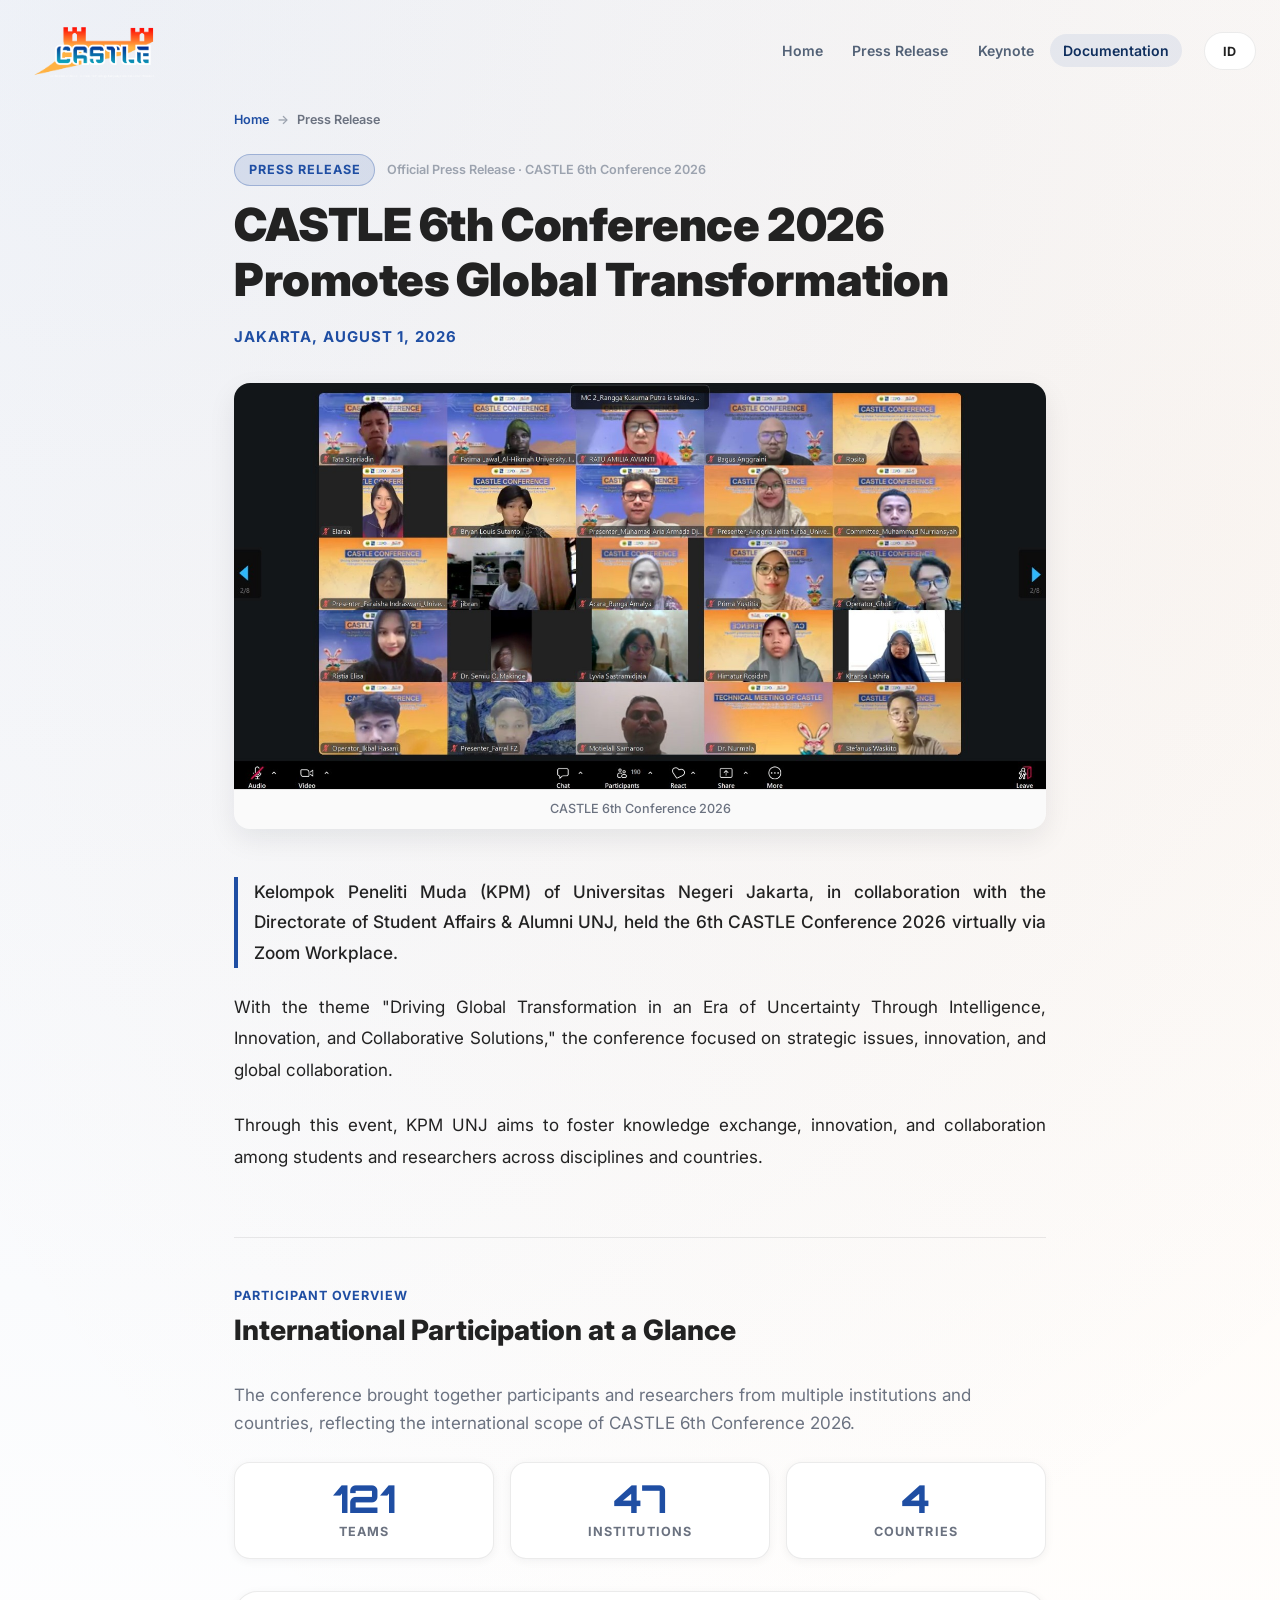
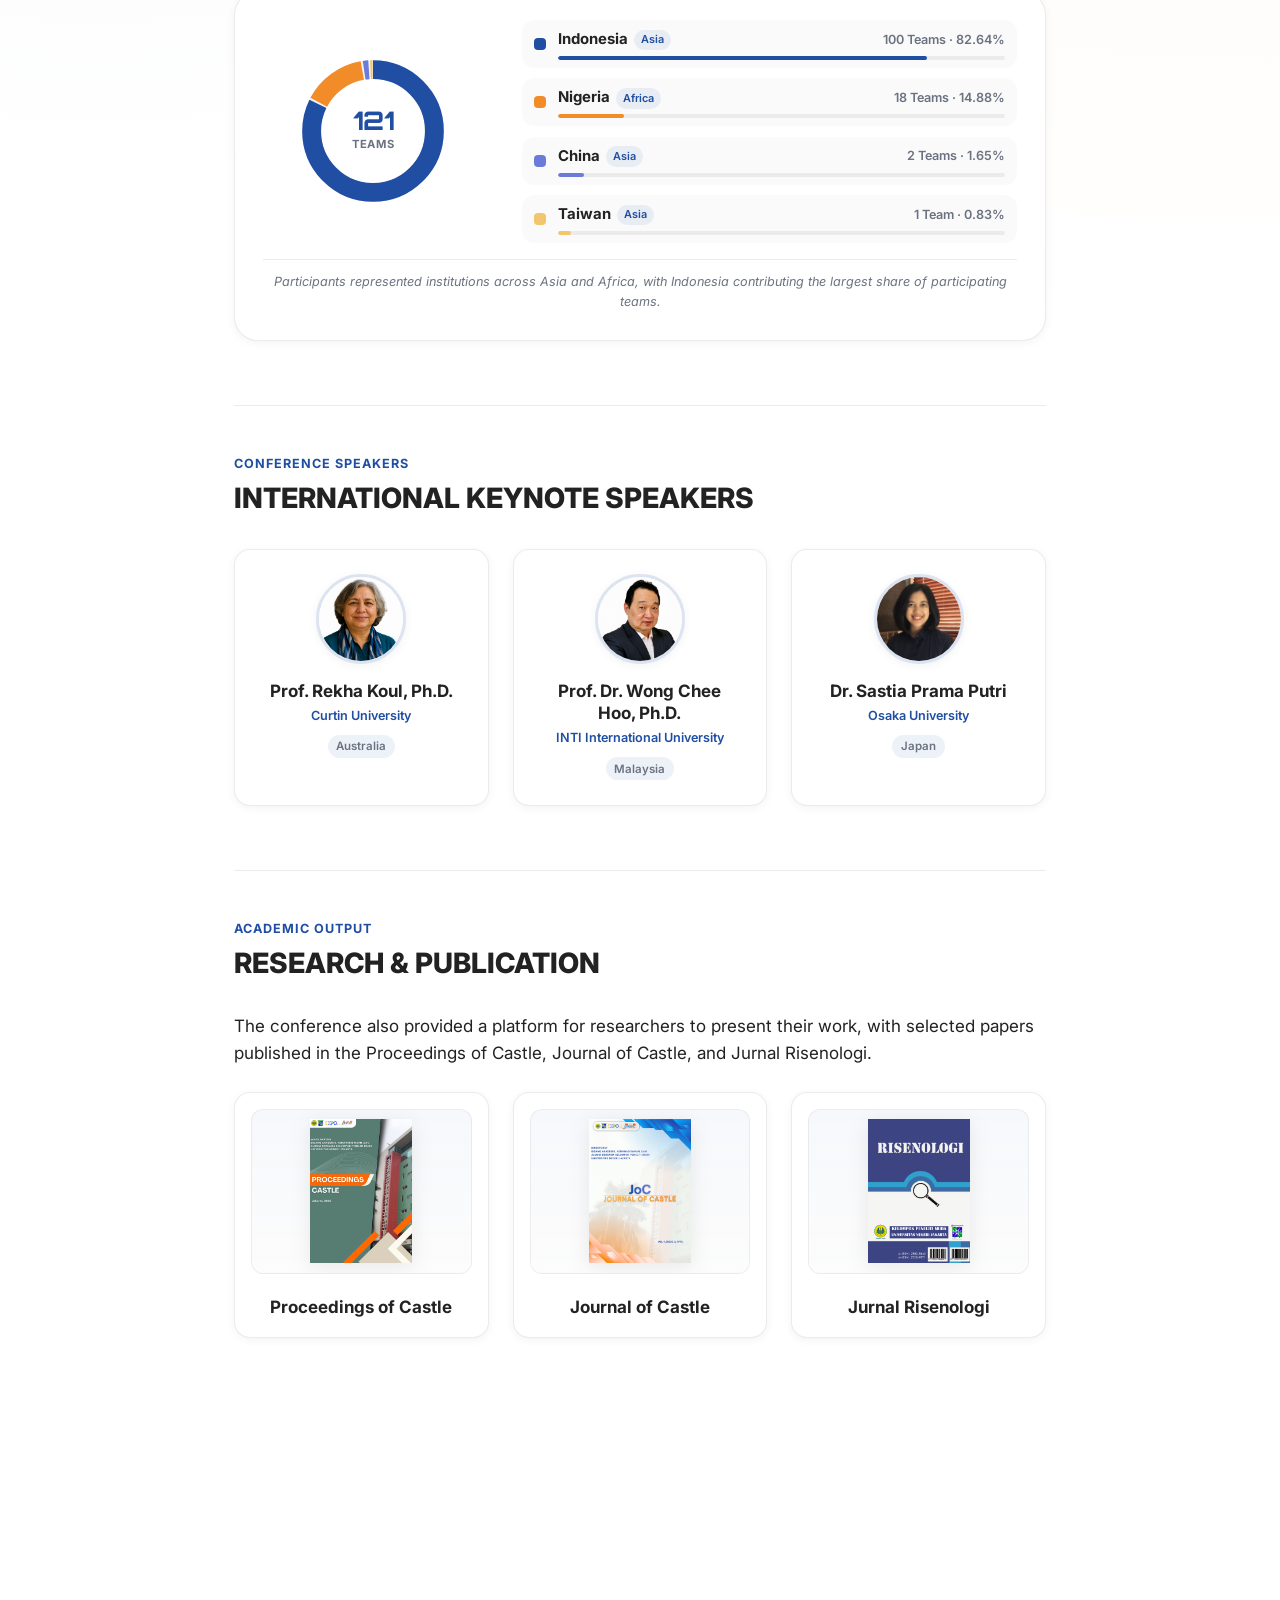
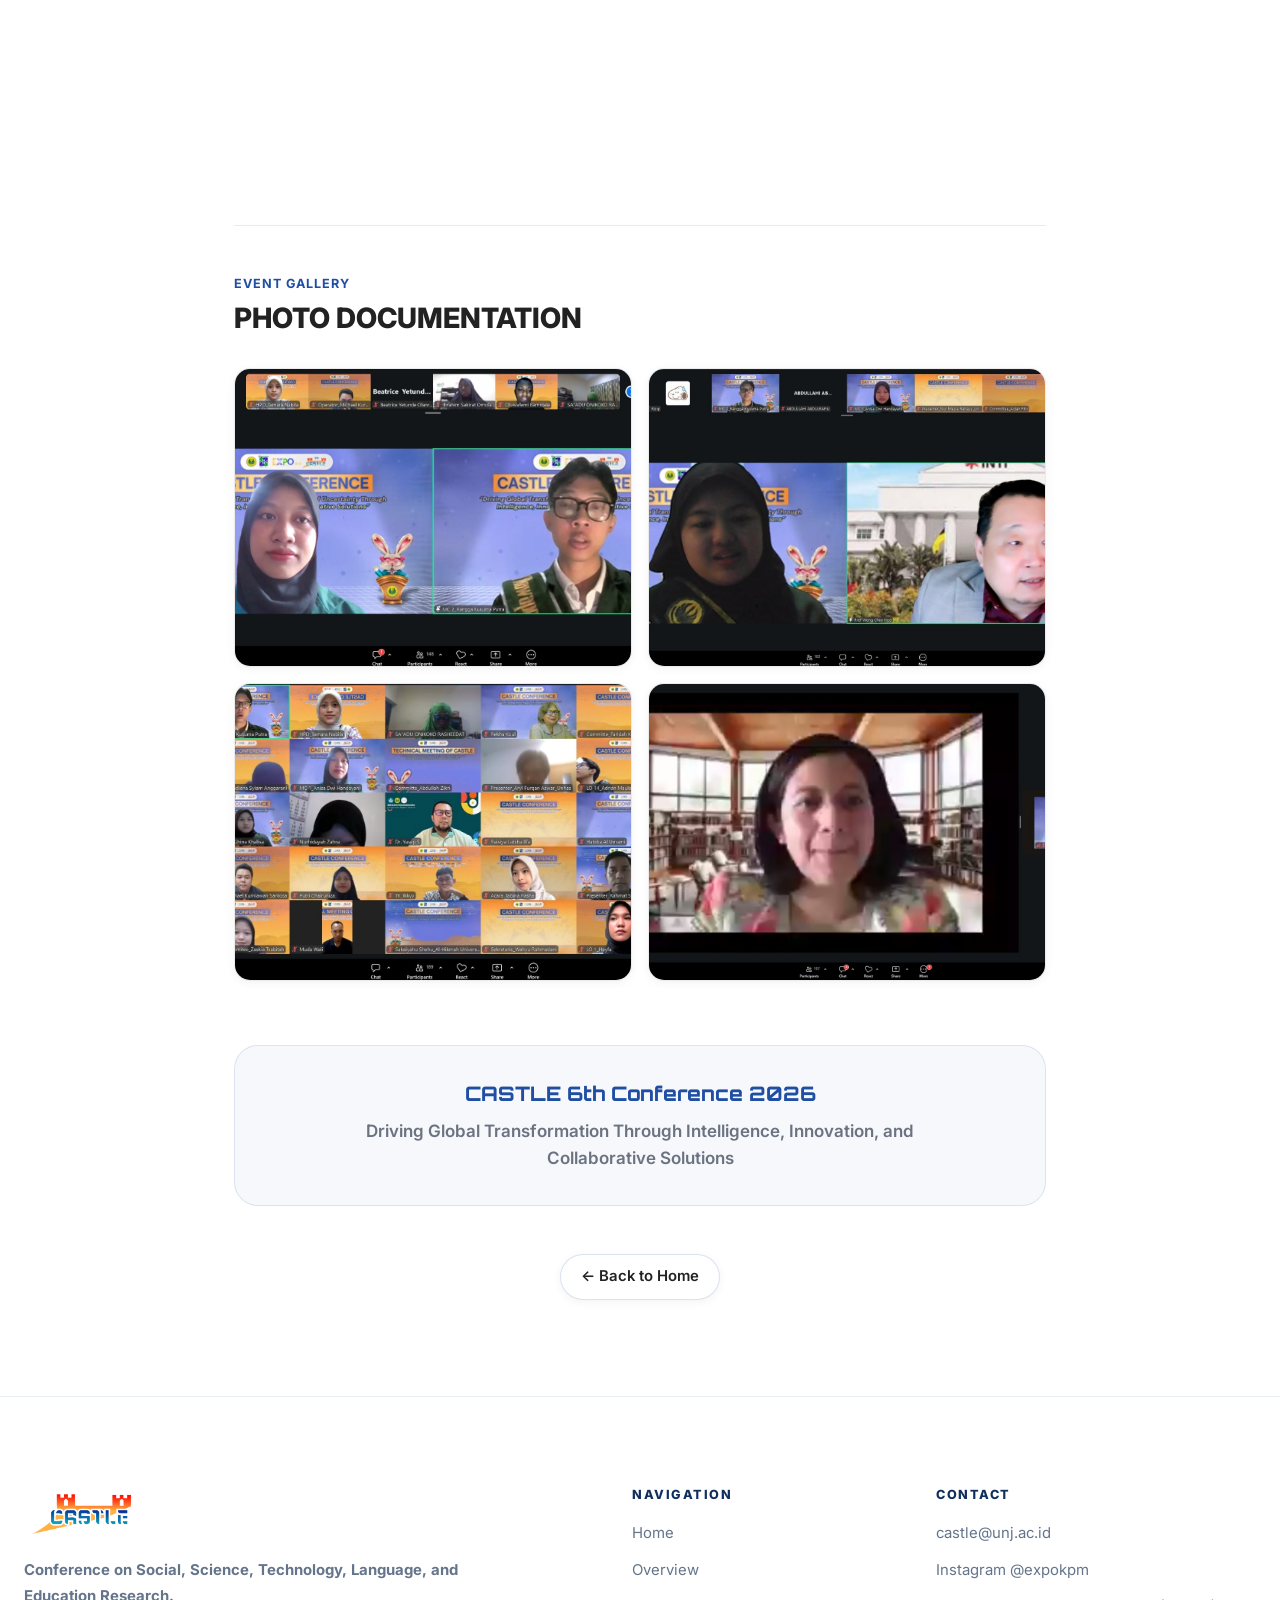
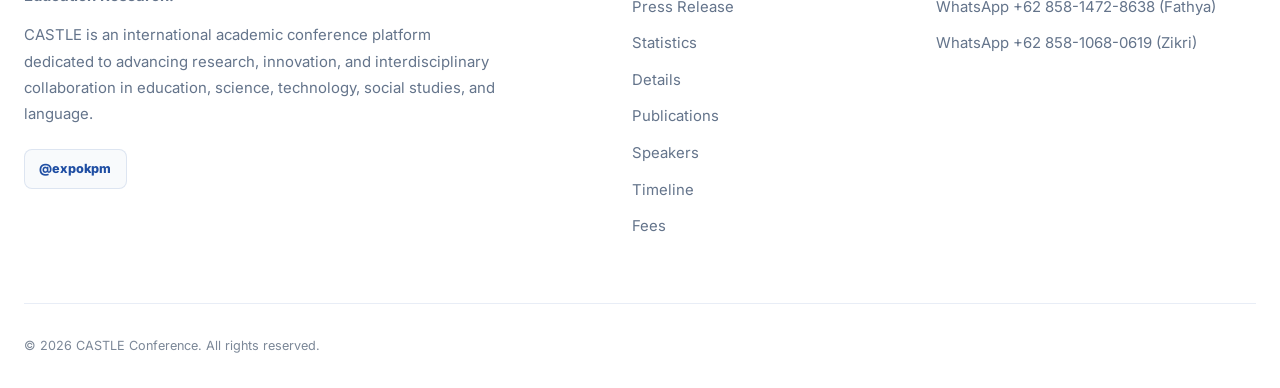
==== commit e7f94243: "foto" ====
--- a/press-release.html
+++ b/press-release.html
@@ -71,9 +71,9 @@
       </header>
 
       <!-- Main Hero Photo -->
-      <div class="press-release-hero-media" data-aos="fade-up">
-        <img src="assets/images/Zoom Conference CASTLE 2025.jpeg" alt="CASTLE 6th Conference 2026 Main Session" class="press-release-hero-img" />
-        <div class="press-release-hero-caption" data-id="Sesi Konferensi Daring CASTLE 6th Conference 2026 via Zoom Workplace" data-en="CASTLE 6th Conference 2026 Virtual Session via Zoom Workplace">CASTLE 6th Conference 2026 Virtual Session via Zoom Workplace</div>
+      <div class="press-release-hero-media" data-aos="fade-up" data-lightbox="assets/images/press-release/utama.jpeg">
+        <img src="assets/images/press-release/utama.jpeg" alt="CASTLE 6th Conference 2026 Main Session" class="press-release-hero-img" />
+        <div class="press-release-hero-caption" data-id="CASTLE 6th Conference 2026" data-en="CASTLE 6th Conference 2026">CASTLE 6th Conference 2026</div>
       </div>
 
       <!-- Article Body Content -->
@@ -308,21 +308,18 @@
           <h2 class="press-release-subsection-title" data-id="DOKUMENTASI FOTO" data-en="PHOTO DOCUMENTATION">PHOTO DOCUMENTATION</h2>
         </div>
 
-        <div class="press-release-gallery-wrap">
-          <div class="press-release-gallery-main">
-            <img src="assets/images/Keynote Speaker Conference.jpeg" alt="CASTLE 2026 Keynote Speaker Session" />
-          </div>
-
-          <div class="press-release-gallery-grid">
-            <div class="press-release-gallery-thumb">
-              <img src="assets/images/Zoom Conference.jpeg" alt="Zoom Conference Session 1" />
-            </div>
-            <div class="press-release-gallery-thumb">
-              <img src="assets/images/Zoom Conference CASTLE 2025.jpeg" alt="Zoom Conference Session 2" />
-            </div>
-            <div class="press-release-gallery-thumb">
-              <img src="assets/images/flyer.jpeg" alt="CASTLE 2026 Conference Flyer" />
-            </div>
+        <div class="press-release-gallery-grid-2x2">
+          <div class="press-release-gallery-item" data-lightbox="assets/images/press-release/side1.jpeg">
+            <img src="assets/images/press-release/side1.jpeg" alt="Conference Documentation 1" class="press-release-gallery-img" />
+          </div>
+          <div class="press-release-gallery-item" data-lightbox="assets/images/press-release/side2.jpeg">
+            <img src="assets/images/press-release/side2.jpeg" alt="Conference Documentation 2" class="press-release-gallery-img" />
+          </div>
+          <div class="press-release-gallery-item" data-lightbox="assets/images/press-release/side3.jpeg">
+            <img src="assets/images/press-release/side3.jpeg" alt="Conference Documentation 3" class="press-release-gallery-img" />
+          </div>
+          <div class="press-release-gallery-item" data-lightbox="assets/images/press-release/side4.jpeg">
+            <img src="assets/images/press-release/side4.jpeg" alt="Conference Documentation 4" class="press-release-gallery-img" />
           </div>
         </div>
       </section>
@@ -340,6 +337,15 @@
 
     </div>
   </main>
+
+  <!-- Lightbox Modal Overlay -->
+  <div class="press-release-lightbox" id="press-release-lightbox" aria-hidden="true" role="dialog">
+    <div class="press-release-lightbox-overlay"></div>
+    <div class="press-release-lightbox-content">
+      <button type="button" class="press-release-lightbox-close" aria-label="Close image">&times;</button>
+      <img src="" alt="Enlarged documentation photo" id="press-release-lightbox-img" />
+    </div>
+  </div>
 
   <!-- ==============================
        FOOTER
--- a/assets/css/press-release.css
+++ b/assets/css/press-release.css
@@ -378,22 +378,102 @@
   gap: var(--space-md);
 }
 
-.press-release-gallery-thumb {
-  border-radius: var(--radius-md);
+/* Photo Documentation 2x2 Gallery Grid */
+.press-release-gallery-grid-2x2 {
+  display: grid;
+  grid-template-columns: repeat(2, 1fr);
+  gap: var(--space-md);
+}
+
+.press-release-gallery-item {
+  position: relative;
+  border-radius: var(--radius-lg);
   overflow: hidden;
+  box-shadow: var(--shadow-sm);
   aspect-ratio: 4 / 3;
-  box-shadow: var(--shadow-sm);
-}
-
-.press-release-gallery-thumb img {
+  cursor: pointer;
+  background: var(--clr-bg-card);
+  border: 1px solid var(--clr-border);
+}
+
+.press-release-gallery-img {
   width: 100%;
   height: 100%;
   object-fit: cover;
+  object-position: center;
   transition: transform 0.4s ease;
 }
 
-.press-release-gallery-thumb:hover img {
-  transform: scale(1.04);
+.press-release-gallery-item:hover .press-release-gallery-img {
+  transform: scale(1.03);
+}
+
+/* Hero Media Lightbox Trigger Style */
+.press-release-hero-media {
+  cursor: pointer;
+}
+
+/* Lightbox Modal Overlay */
+.press-release-lightbox {
+  position: fixed;
+  inset: 0;
+  z-index: 2000;
+  display: flex;
+  align-items: center;
+  justify-content: center;
+  opacity: 0;
+  visibility: hidden;
+  transition: opacity 0.3s ease, visibility 0.3s ease;
+}
+
+.press-release-lightbox.is-open {
+  opacity: 1;
+  visibility: visible;
+}
+
+.press-release-lightbox-overlay {
+  position: absolute;
+  inset: 0;
+  background: rgba(15, 23, 42, 0.85);
+  backdrop-filter: blur(8px);
+  -webkit-backdrop-filter: blur(8px);
+}
+
+.press-release-lightbox-content {
+  position: relative;
+  max-width: 90vw;
+  max-height: 88vh;
+  z-index: 10;
+  display: flex;
+  align-items: center;
+  justify-content: center;
+}
+
+.press-release-lightbox-content img {
+  max-width: 100%;
+  max-height: 85vh;
+  border-radius: var(--radius-md);
+  box-shadow: var(--shadow-lg);
+  object-fit: contain;
+}
+
+.press-release-lightbox-close {
+  position: absolute;
+  top: -42px;
+  right: 0;
+  background: none;
+  border: none;
+  color: #ffffff;
+  font-size: 2.5rem;
+  line-height: 1;
+  cursor: pointer;
+  opacity: 0.85;
+  transition: opacity var(--transition-fast), transform var(--transition-fast);
+}
+
+.press-release-lightbox-close:hover {
+  opacity: 1;
+  transform: scale(1.1);
 }
 
 /* Closing Banner */
